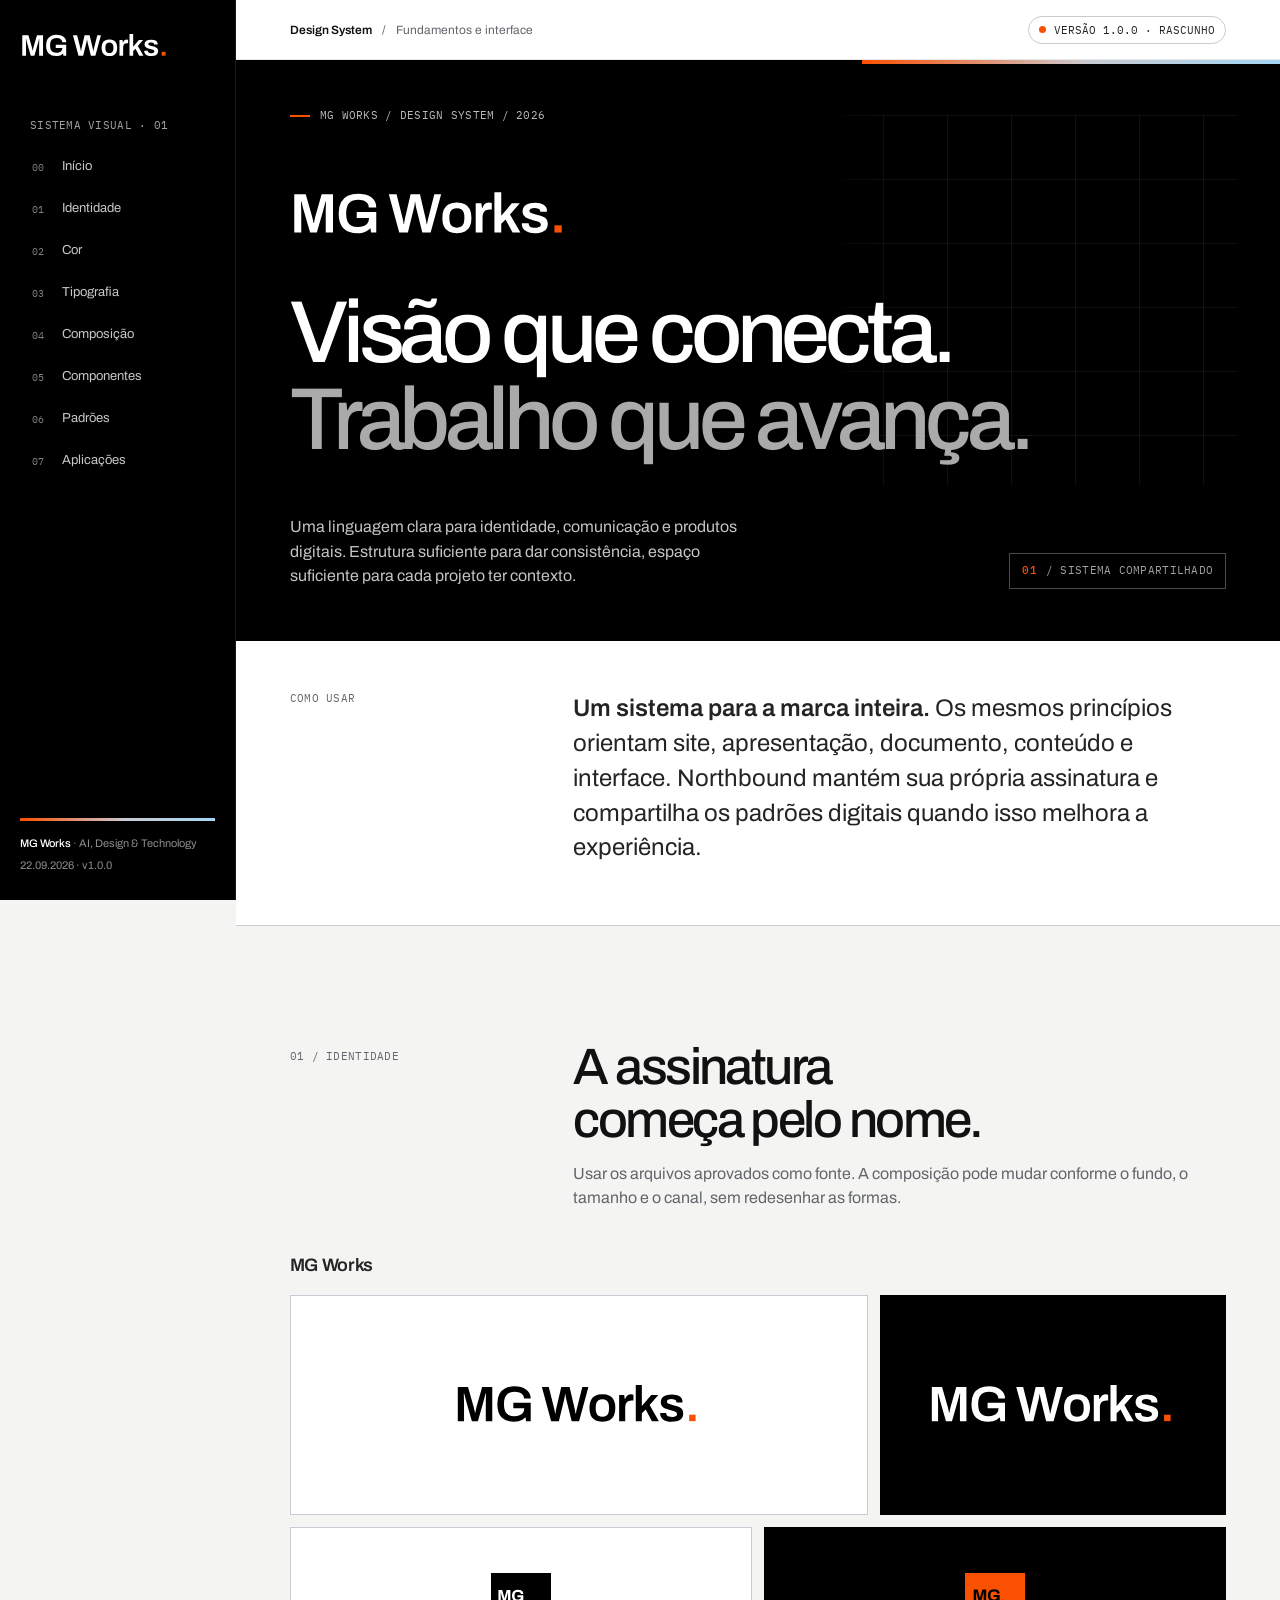
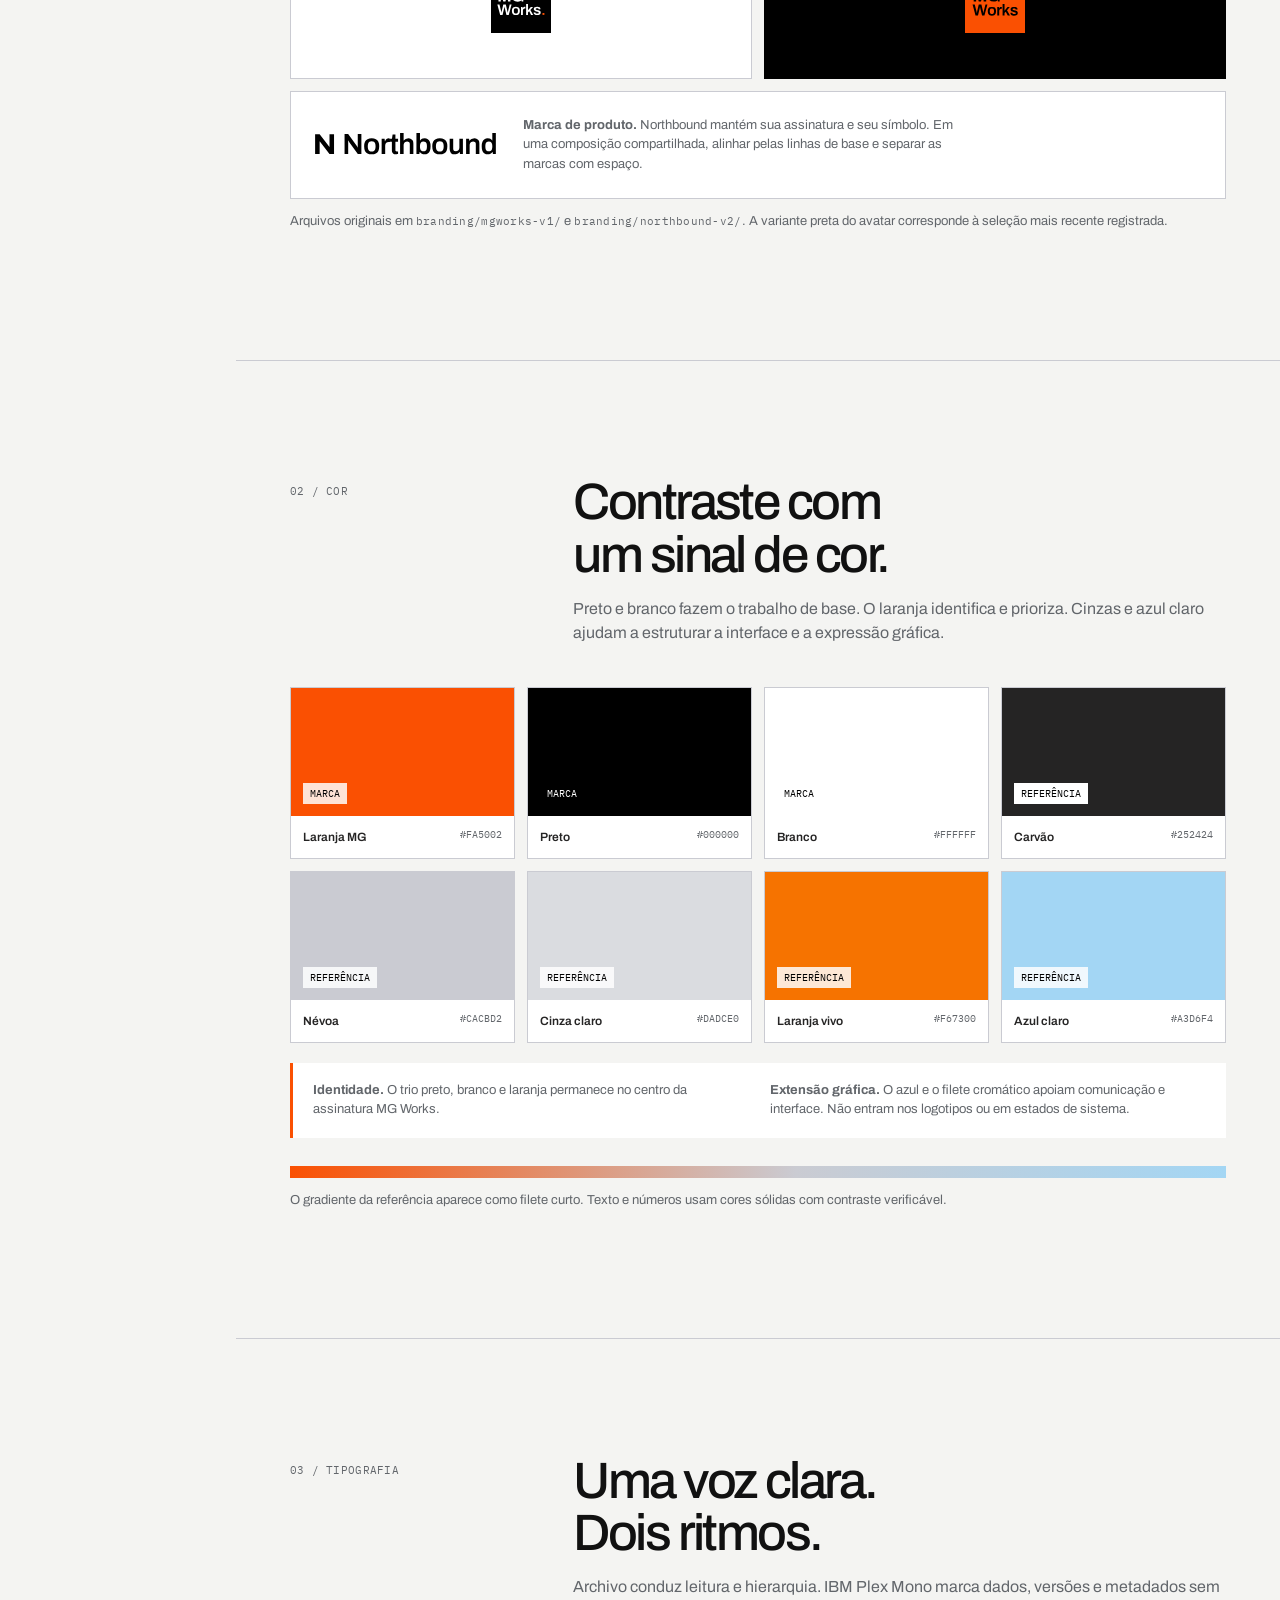
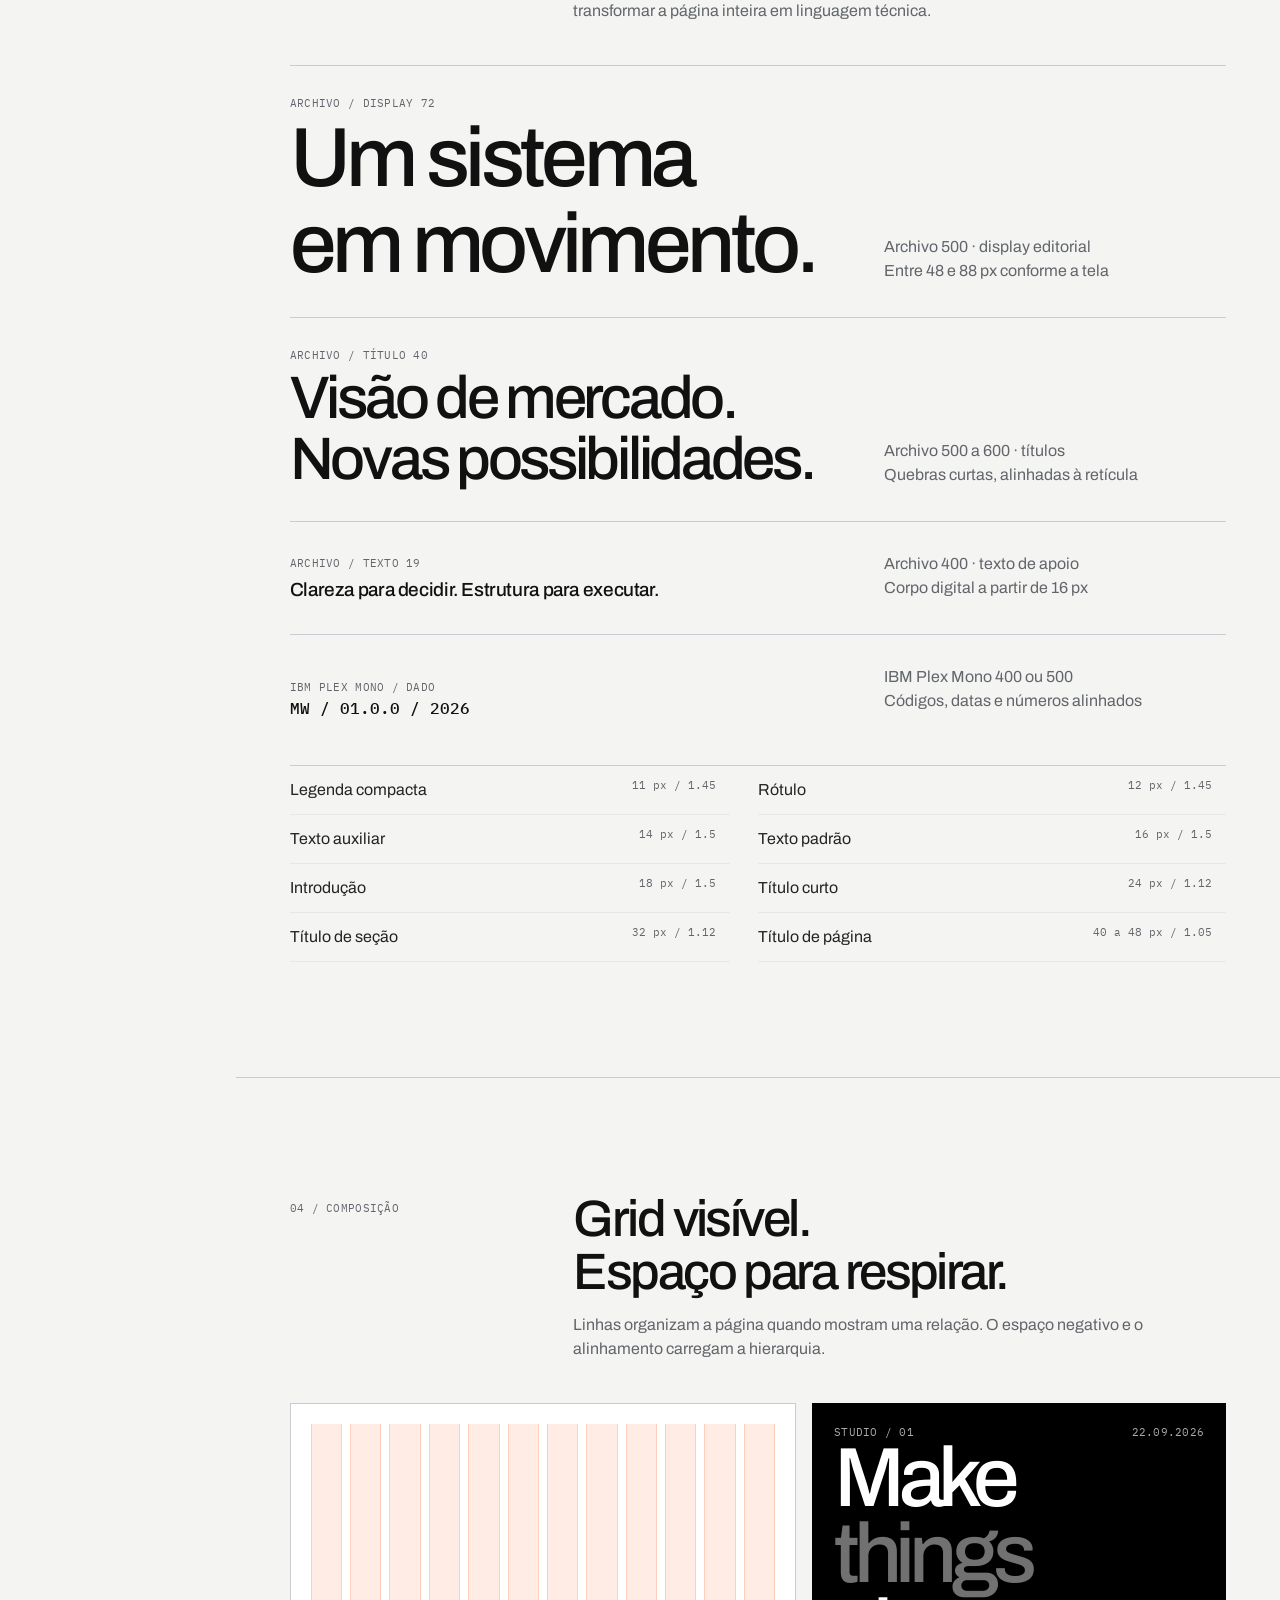
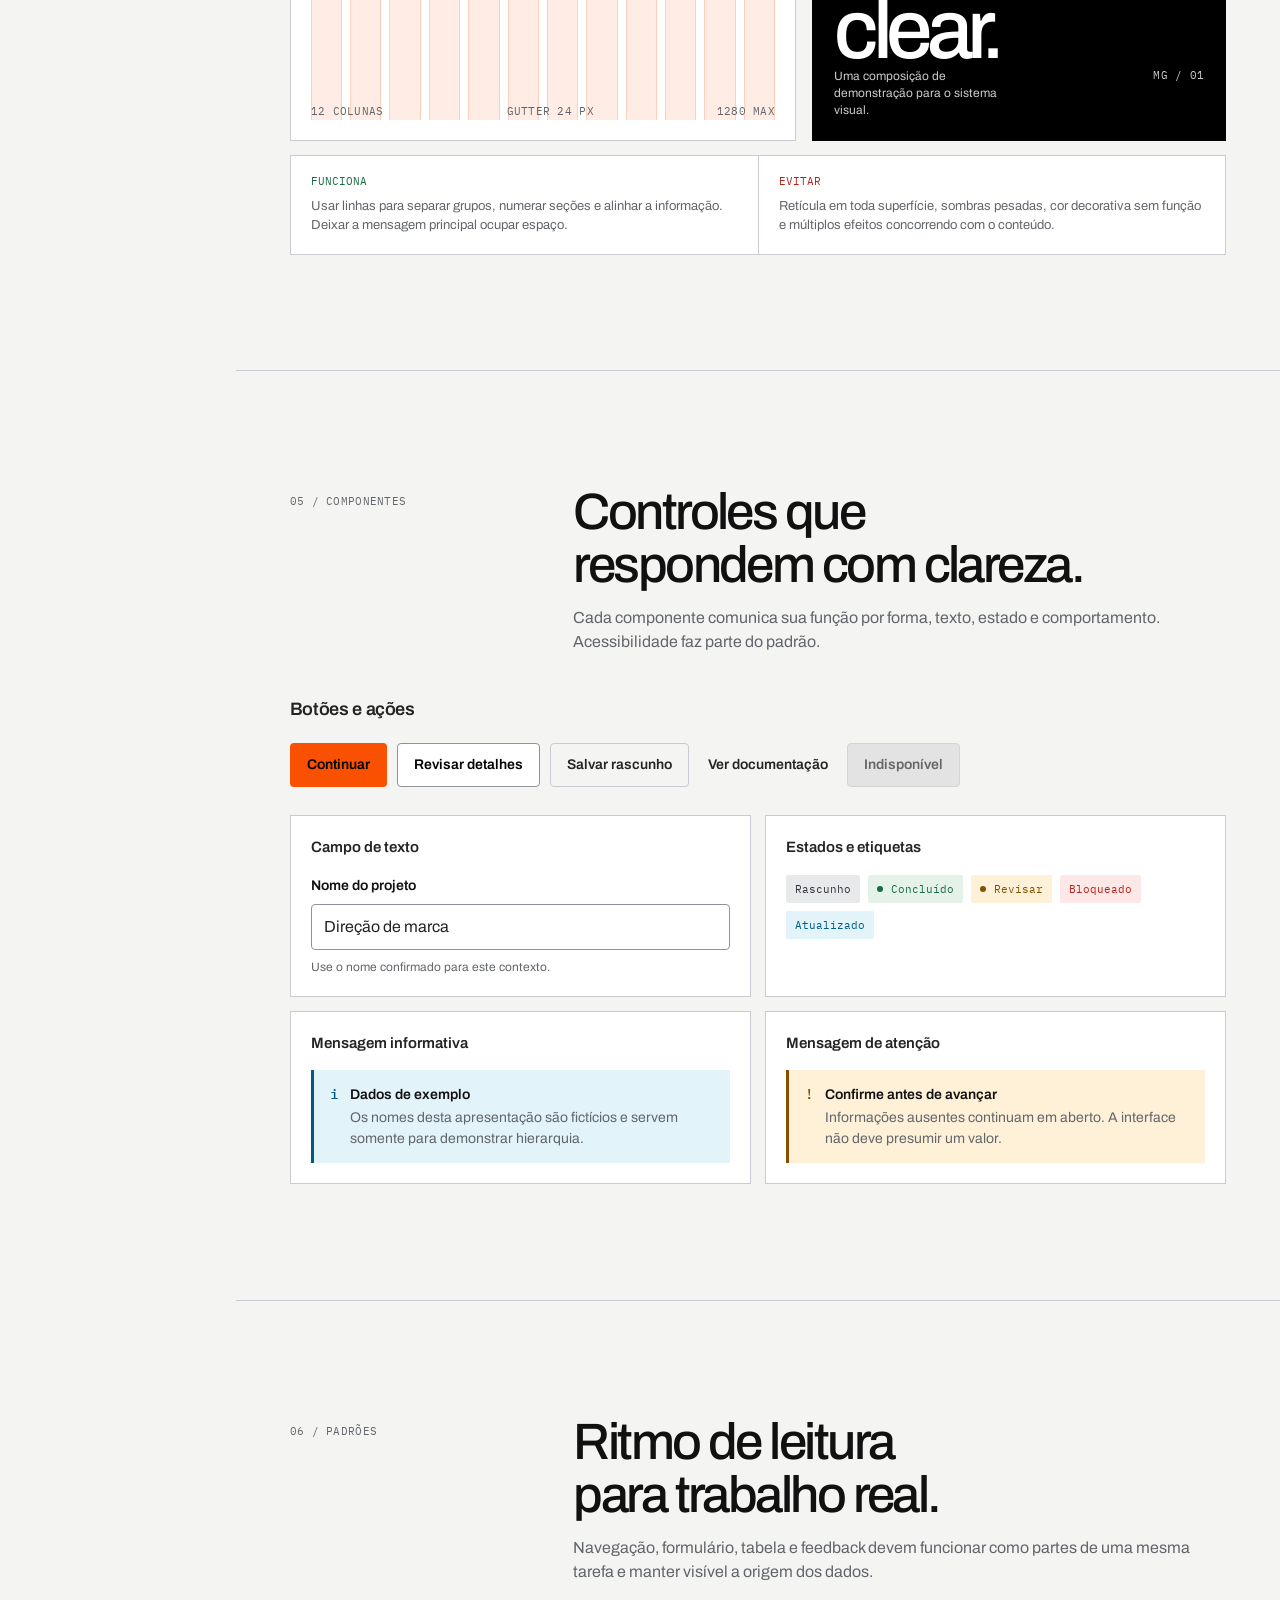
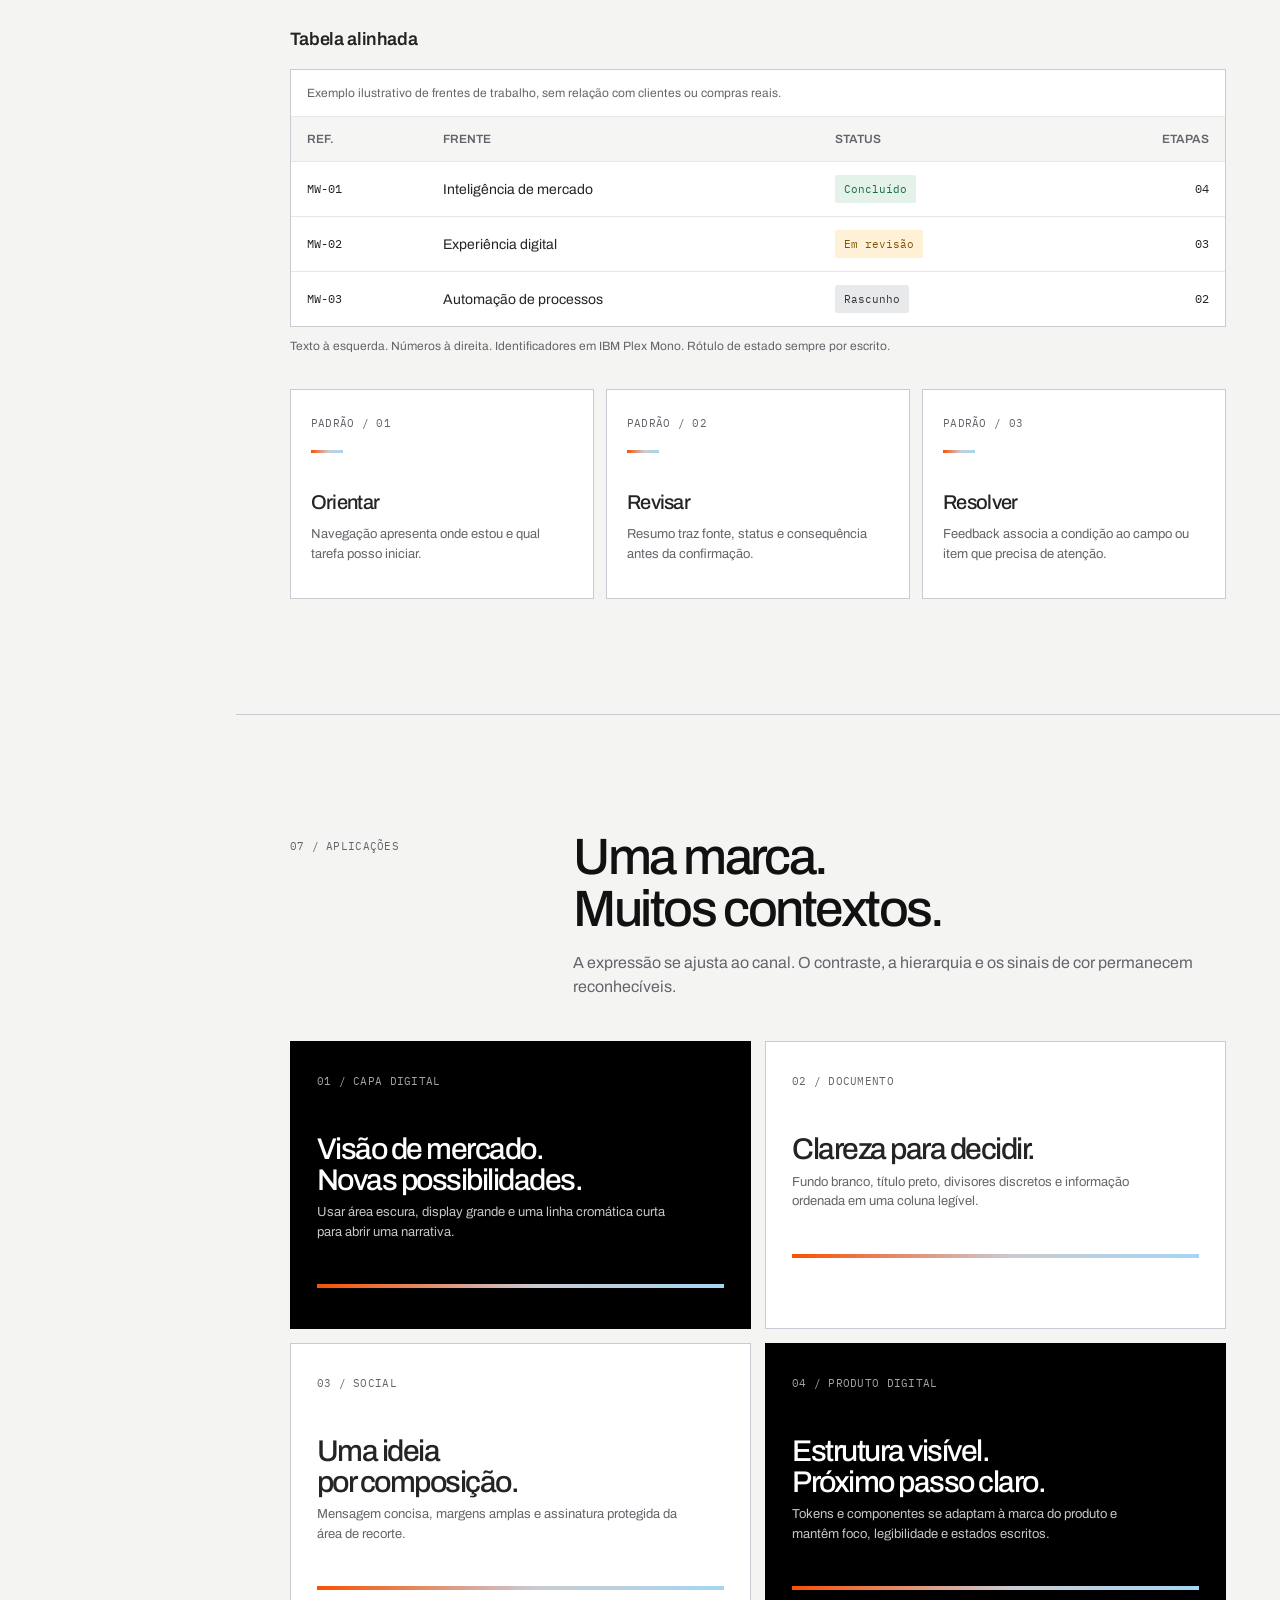
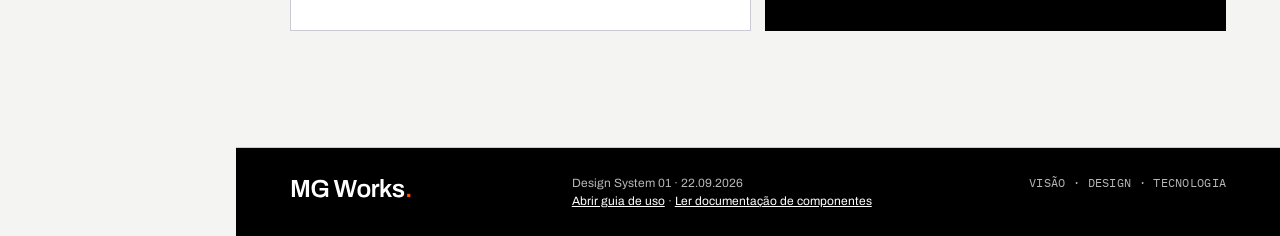
==== design-md/mg-works/branding/mgworks-system-v1/index.html @ dcfa6cea "Add MG Works design system package and Claude Code skill Installs the MG Works Design System v1.0.0 " ====
<!doctype html>
<html lang="pt-BR">
<head>
  <meta charset="utf-8">
  <meta name="viewport" content="width=device-width, initial-scale=1">
  <meta name="color-scheme" content="light">
  <meta name="description" content="Sistema visual e digital MG Works, com fundamentos, tokens, componentes e padrões de uso.">
  <title>MG Works Design System · 01</title>
  <link rel="stylesheet" href="tokens.css">
  <link rel="stylesheet" href="components.css">
  <style>
    :root {
      --rail-width: 236px;
      --page-pad: clamp(24px, 4.2vw, 68px);
      --section-space: clamp(64px, 9vw, 124px);
    }

    * { box-sizing: border-box; }
    html { scroll-behavior: smooth; scroll-padding-top: 28px; }
    body {
      margin: 0;
      color: var(--color-ink-default);
      background: var(--color-surface-page);
      font-family: var(--font-family-sans);
      font-size: var(--font-size-16);
      line-height: var(--line-height-body);
      -webkit-font-smoothing: antialiased;
    }
    a { color: inherit; }
    button, input, select { font: inherit; }
    button { cursor: pointer; }
    :focus-visible { outline: 2px solid var(--color-brand-orange); outline-offset: 3px; }
    .skip-link {
      position: fixed; z-index: 20; top: 12px; left: 12px;
      padding: 10px 14px; color: #000; background: #fff; transform: translateY(-160%);
    }
    .skip-link:focus { transform: translateY(0); }

    .rail {
      position: fixed; inset: 0 auto 0 0; z-index: 5; display: flex; flex-direction: column;
      width: var(--rail-width); padding: 28px 20px 22px; color: #fff; background: #000;
      border-right: 1px solid rgb(255 255 255 / 10%);
    }
    .rail-brand { display: flex; align-items: center; min-height: 34px; margin-bottom: 54px; }
    .rail-brand img { display: block; width: 150px; height: auto; }
    .rail-meta, .eyebrow, .mono, .side-label, .section-index, .token-label {
      font-family: var(--font-family-mono); font-size: var(--font-size-11); line-height: 1.45;
      letter-spacing: .025em;
    }
    .rail-meta { margin: 0 0 14px 10px; color: #a3a3a3; text-transform: uppercase; }
    .rail-nav { display: grid; gap: 4px; }
    .rail-nav a {
      display: flex; gap: 11px; align-items: center; min-height: 38px; padding: 7px 10px;
      color: #c7c7c7; text-decoration: none; border-left: 2px solid transparent;
      font-size: 13px; transition: color var(--motion-fast), background-color var(--motion-fast);
    }
    .rail-nav a:hover, .rail-nav a:focus-visible { color: #fff; background: #191919; }
    .rail-nav a[aria-current="page"] { color: #fff; border-left-color: var(--color-brand-orange); background: #191919; }
    .rail-nav .nav-n { width: 19px; color: #818181; font-family: var(--font-family-mono); font-size: 10px; }
    .rail-bottom { margin-top: auto; color: #8d8d8d; }
    .rail-bottom p { margin: 5px 0; font-size: 11px; }
    .rail-bottom strong { color: #fff; font-weight: 500; }
    .rail-signal { height: 3px; margin: 18px 0 14px; background: var(--color-signal-gradient); }

    .workspace { min-height: 100vh; margin-left: var(--rail-width); }
    .topline {
      display: flex; align-items: center; justify-content: space-between; min-height: 60px;
      padding: 0 var(--page-pad); border-bottom: 1px solid var(--color-border-subtle); background: #fff;
    }
    .crumb { display: flex; align-items: center; gap: 10px; color: var(--color-ink-muted); font-size: 12px; }
    .crumb strong { color: var(--color-ink-strong); font-weight: 600; }
    .status-chip { display: inline-flex; align-items: center; gap: 8px; padding: 6px 10px; border: 1px solid var(--color-border-default); border-radius: var(--radius-pill); font: 11px var(--font-family-mono); }
    .status-dot { width: 7px; height: 7px; background: var(--color-brand-orange); border-radius: 50%; }

    .hero {
      position: relative; overflow: hidden; min-height: 524px; padding: 48px var(--page-pad) 52px;
      color: #fff; background: #000;
    }
    .hero::before {
      position: absolute; top: 0; right: 0; width: 40%; height: 4px; content: "";
      background: var(--color-signal-gradient);
    }
    .hero-grid {
      position: absolute; top: 55px; right: 4.2%; width: 40%; height: 370px; opacity: .28;
      background-image: linear-gradient(rgb(255 255 255 / 23%) 1px, transparent 1px), linear-gradient(90deg, rgb(255 255 255 / 23%) 1px, transparent 1px);
      background-size: 64px 64px; mask-image: linear-gradient(90deg, transparent, #000 18%, #000);
      pointer-events: none;
    }
    .hero-kicker { position: relative; display: flex; align-items: center; gap: 10px; color: #bbb; }
    .hero-kicker .signal { width: 20px; height: 2px; background: var(--color-brand-orange); }
    .hero-brand { position: relative; display: block; width: min(280px, 52vw); height: auto; margin: 57px 0 42px; }
    .hero h1 {
      position: relative; max-width: 860px; margin: 0; color: #fff;
      font-size: clamp(48px, 7.1vw, 88px); font-weight: 500; letter-spacing: -.058em;
      line-height: .98;
    }
    .hero h1 span { color: #aaa; }
    .hero-foot { position: relative; display: flex; align-items: end; justify-content: space-between; gap: 24px; margin-top: 52px; }
    .hero-foot p { max-width: 450px; margin: 0; color: #c4c4c4; font-size: 16px; line-height: 1.55; }
    .hero-foot .mono { color: #a2a2a2; text-align: right; }
    .hero-tag { display: inline-flex; align-items: center; gap: 9px; padding: 9px 12px; border: 1px solid #4a4a4a; color: #dedede; }
    .hero-tag b { color: var(--color-brand-orange); font-weight: 500; }

    main { width: 100%; max-width: 1580px; margin: 0 auto; }
    .intro { display: grid; grid-template-columns: minmax(150px, .55fr) 1.45fr; gap: 36px; padding: 50px var(--page-pad) 60px; border-bottom: 1px solid var(--color-border-default); background: #fff; }
    .intro p { max-width: 700px; margin: 0; font-size: clamp(18px, 2vw, 24px); line-height: 1.45; }
    .intro strong { font-weight: 600; }
    .side-label { color: var(--color-ink-muted); text-transform: uppercase; }

    .section { padding: var(--section-space) var(--page-pad); border-bottom: 1px solid var(--color-border-default); }
    .section-head { display: grid; grid-template-columns: minmax(150px, .55fr) 1.45fr; gap: 36px; align-items: start; margin-bottom: 42px; }
    .section-index { display: block; padding-top: 8px; color: var(--color-ink-muted); }
    .section h2 { margin: 0; color: var(--color-ink-strong); font-size: clamp(34px, 4vw, 54px); font-weight: 500; letter-spacing: -.05em; line-height: 1.03; }
    .section-lede { max-width: 650px; margin: 15px 0 0; color: var(--color-ink-muted); font-size: 16px; }
    .subhead { margin: 0 0 16px; font-size: 18px; font-weight: 600; letter-spacing: -.02em; }
    .caption { color: var(--color-ink-muted); font-size: 13px; line-height: 1.5; }

    .logo-board { display: grid; grid-template-columns: 1.25fr .75fr; gap: 12px; }
    .logo-field { display: flex; min-height: 220px; align-items: center; justify-content: center; padding: 34px; }
    .logo-field img { max-width: min(100%, 370px); max-height: 60px; }
    .logo-light { background: #fff; border: 1px solid var(--color-border-default); }
    .logo-dark { color: #fff; background: #000; }
    .logo-avatar { display: grid; grid-template-columns: 1fr 1fr; gap: 12px; margin-top: 12px; }
    .logo-avatar .logo-field { min-height: 152px; }
    .logo-avatar img { width: 94px; height: 94px; }
    .logo-northbound { display: flex; flex-wrap: wrap; align-items: center; gap: 24px; margin-top: 12px; padding: 24px; border: 1px solid var(--color-border-default); background: #fff; }
    .logo-northbound img { width: 184px; height: 52px; object-fit: contain; }
    .lockup-note { max-width: 430px; margin: 0; color: var(--color-ink-muted); font-size: 13px; }

    .palette { display: grid; grid-template-columns: repeat(4, minmax(0, 1fr)); gap: 12px; }
    .swatch { overflow: hidden; border: 1px solid var(--color-border-default); background: #fff; }
    .swatch-color { display: flex; min-height: 128px; align-items: end; padding: 12px; }
    .swatch-color span { padding: 4px 7px; color: #000; background: rgb(255 255 255 / 84%); font: 10px var(--font-family-mono); }
    .swatch-info { display: flex; justify-content: space-between; gap: 8px; padding: 12px; }
    .swatch-info strong { font-size: 12px; font-weight: 600; }
    .swatch-info code { color: var(--color-ink-muted); font: 10px var(--font-family-mono); }
    .palette-note { display: grid; grid-template-columns: 1fr 1fr; gap: 20px; margin-top: 20px; padding: 18px 20px; border-left: 3px solid var(--color-brand-orange); background: #fff; }
    .palette-note p { margin: 0; color: var(--color-ink-muted); font-size: 13px; }
    .signal-strip { height: 12px; margin: 28px 0 10px; background: var(--color-signal-gradient); }

    .type-specimen { display: grid; grid-template-columns: 1fr .6fr; align-items: end; gap: 24px; padding: 30px 0; border-top: 1px solid var(--color-border-default); }
    .type-specimen h3 { margin: 0; color: var(--color-ink-strong); font-weight: 500; line-height: 1.02; letter-spacing: -.055em; }
    .type-specimen p { margin: 0 0 4px; color: var(--color-ink-muted); }
    .type-display { font-size: clamp(48px, 7vw, 84px); }
    .type-title { font-size: clamp(38px, 5vw, 60px); }
    .type-body { font-size: 19px; line-height: 1.45 !important; letter-spacing: -.02em !important; }
    .type-mono { font-family: var(--font-family-mono) !important; font-size: 16px; letter-spacing: 0 !important; }
    .type-scale { display: grid; grid-template-columns: 1fr 1fr; margin-top: 18px; border-top: 1px solid var(--color-border-default); }
    .scale-row { display: flex; justify-content: space-between; gap: 20px; padding: 12px 14px 12px 0; border-bottom: 1px solid var(--color-border-subtle); }
    .scale-row:nth-child(odd) { margin-right: 28px; }
    .scale-row code { color: var(--color-ink-muted); font: 11px var(--font-family-mono); }

    .composition { display: grid; grid-template-columns: 1.1fr .9fr; gap: 16px; }
    .grid-demo { position: relative; min-height: 260px; padding: 20px; background: #fff; border: 1px solid var(--color-border-default); }
    .grid-columns { position: absolute; inset: 20px; display: grid; grid-template-columns: repeat(12, 1fr); gap: 8px; }
    .grid-columns span { background: rgb(250 80 2 / 10%); border-inline: 1px solid rgb(250 80 2 / 18%); }
    .grid-demo-label { position: absolute; inset: auto 20px 20px; display: flex; justify-content: space-between; color: var(--color-ink-muted); }
    .graphic-demo { display: flex; flex-direction: column; justify-content: space-between; min-height: 260px; padding: 22px; color: #fff; background: #000; }
    .graphic-top { display: flex; justify-content: space-between; color: #aaa; }
    .graphic-word { margin: auto 0; font-size: clamp(42px, 7vw, 84px); font-weight: 500; letter-spacing: -.075em; line-height: .9; }
    .graphic-word span { color: #717171; }
    .graphic-bottom { display: flex; justify-content: space-between; gap: 20px; color: #ccc; }
    .graphic-bottom p { max-width: 180px; margin: 0; font-size: 12px; line-height: 1.4; }

    .button-row { display: flex; flex-wrap: wrap; align-items: center; gap: 10px; margin: 20px 0 28px; }
    .component-grid { display: grid; grid-template-columns: 1fr 1fr; gap: 14px; }
    .component-card { padding: 20px; background: #fff; border: 1px solid var(--color-border-default); }
    .component-card h3 { margin: 0 0 16px; font-size: 15px; font-weight: 600; }
    .chip-row { display: flex; flex-wrap: wrap; gap: 8px; }
    .mw-table__caption { margin: 0; }
    .table-note { margin-top: 10px; color: var(--color-ink-muted); font-size: 12px; }

    .pattern-grid { display: grid; grid-template-columns: repeat(3, 1fr); gap: 12px; }
    .pattern-card { min-height: 210px; padding: 20px; background: #fff; border: 1px solid var(--color-border-default); }
    .pattern-card .mono { color: var(--color-ink-muted); }
    .pattern-card h3 { margin: 34px 0 8px; font-size: 20px; font-weight: 500; letter-spacing: -.035em; }
    .pattern-card p { margin: 0; color: var(--color-ink-muted); font-size: 13px; }
    .pattern-mark { width: 32px; height: 3px; margin-top: 16px; background: var(--color-signal-gradient); }
    .do-dont { display: grid; grid-template-columns: 1fr 1fr; margin-top: 14px; border: 1px solid var(--color-border-default); }
    .do-dont > div { padding: 18px 20px; background: #fff; }
    .do-dont > div + div { border-left: 1px solid var(--color-border-default); }
    .do-dont h3 { margin: 0 0 9px; font: 11px var(--font-family-mono); text-transform: uppercase; }
    .do-dont p { margin: 0; color: var(--color-ink-muted); font-size: 13px; }
    .do h3 { color: var(--color-feedback-success); }
    .dont h3 { color: var(--color-feedback-danger); }

    .application-grid { display: grid; grid-template-columns: 1fr 1fr; gap: 14px; }
    .application { min-height: 255px; padding: 26px; border: 1px solid var(--color-border-default); background: #fff; }
    .application-dark { color: #fff; background: #000; border-color: #000; }
    .application .mono { color: var(--color-ink-muted); }
    .application-dark .mono { color: #a4a4a4; }
    .application h3 { margin: 42px 0 8px; font-size: 30px; font-weight: 500; letter-spacing: -.05em; line-height: 1.02; }
    .application p { max-width: 360px; margin: 0; color: var(--color-ink-muted); font-size: 13px; }
    .application-dark p { color: #c6c6c6; }
    .application-rule { height: 4px; margin: 42px 0 14px; background: var(--color-signal-gradient); }
    .footer { display: flex; flex-wrap: wrap; justify-content: space-between; gap: 24px; padding: 26px var(--page-pad); color: #fff; background: #000; }
    .footer p { margin: 0; color: #b7b7b7; font-size: 12px; }
    .footer a { color: #fff; }
    .footer-mark { max-width: 180px; height: 30px; }

    @media (max-width: 980px) {
      :root { --rail-width: 196px; }
      .palette { grid-template-columns: repeat(3, 1fr); }
      .pattern-grid { grid-template-columns: 1fr 1fr; }
    }
    @media (max-width: 720px) {
      :root { --rail-width: 0px; --page-pad: 20px; --section-space: 68px; }
      .rail { position: sticky; top: 0; width: 100%; height: auto; padding: 10px 16px 8px; border-right: 0; border-bottom: 1px solid #333; }
      .rail-brand { min-height: 28px; margin: 0 0 8px; }
      .rail-brand img { width: 120px; }
      .rail-meta, .rail-bottom { display: none; }
      .rail-nav { display: flex; overflow-x: auto; gap: 3px; padding-bottom: 2px; scrollbar-width: thin; }
      .rail-nav a { flex: 0 0 auto; min-height: 34px; padding: 5px 9px; border-left: 0; border-bottom: 2px solid transparent; font-size: 12px; }
      .rail-nav a[aria-current="page"] { border-bottom-color: var(--color-brand-orange); }
      .rail-nav .nav-n { display: none; }
      .workspace { margin-left: 0; }
      .topline { min-height: 48px; }
      .hero { min-height: 480px; padding-top: 35px; }
      .hero-grid { top: 115px; right: 0; width: 72%; opacity: .18; }
      .hero-brand { margin: 68px 0 42px; }
      .hero-foot { align-items: start; flex-direction: column; margin-top: 38px; }
      .hero-foot .mono { text-align: left; }
      .intro, .section-head { grid-template-columns: 1fr; gap: 14px; }
      .intro { padding-top: 34px; padding-bottom: 40px; }
      .section-head { margin-bottom: 30px; }
      .logo-board { grid-template-columns: 1fr; }
      .logo-field { min-height: 170px; }
      .palette { grid-template-columns: repeat(2, 1fr); }
      .swatch-color { min-height: 100px; }
      .palette-note, .composition, .component-grid, .application-grid { grid-template-columns: 1fr; }
      .type-specimen { grid-template-columns: 1fr; gap: 12px; }
      .type-scale { grid-template-columns: 1fr; }
      .scale-row:nth-child(odd) { margin-right: 0; }
      .grid-columns { grid-template-columns: repeat(4, 1fr); }
      .pattern-grid { grid-template-columns: 1fr; }
      .do-dont { grid-template-columns: 1fr; }
      .do-dont > div + div { border-top: 1px solid var(--color-border-default); border-left: 0; }
      .footer { flex-direction: column; }
    }
    @media (max-width: 380px) {
      :root { --page-pad: 16px; }
      .crumb span:nth-of-type(2) { display: none; }
      .status-chip { padding: 5px 8px; font-size: 10px; }
      .palette { gap: 8px; }
      .swatch-info { flex-direction: column; gap: 2px; }
    }
    @media (prefers-reduced-motion: reduce) {
      *, *::before, *::after { scroll-behavior: auto !important; transition-duration: 0.01ms !important; animation-duration: 0.01ms !important; }
    }
    @media print {
      .rail { display: none; }
      .workspace { margin: 0; }
      .topline { padding: 12px 0; }
      .hero { min-height: auto; padding: 34px; print-color-adjust: exact; }
      .section { padding: 40px 0; break-inside: avoid; }
      .mw-button, .status-chip { print-color-adjust: exact; }
    }
  </style>
</head>
<body>
  <a class="skip-link" href="#conteudo">Pular para o conteúdo</a>
  <aside class="rail" aria-label="Navegação do sistema">
    <a class="rail-brand" href="#inicio" aria-label="MG Works Design System, início">
      <img src="../mgworks-v1/logo-reverse.svg" alt="MG Works">
    </a>
    <p class="rail-meta">Sistema visual · 01</p>
    <nav class="rail-nav">
      <a href="#inicio" aria-current="location"><span class="nav-n">00</span>Início</a>
      <a href="#identidade"><span class="nav-n">01</span>Identidade</a>
      <a href="#cor"><span class="nav-n">02</span>Cor</a>
      <a href="#tipografia"><span class="nav-n">03</span>Tipografia</a>
      <a href="#composicao"><span class="nav-n">04</span>Composição</a>
      <a href="#componentes"><span class="nav-n">05</span>Componentes</a>
      <a href="#padroes"><span class="nav-n">06</span>Padrões</a>
      <a href="#aplicacoes"><span class="nav-n">07</span>Aplicações</a>
    </nav>
    <div class="rail-bottom">
      <div class="rail-signal" aria-hidden="true"></div>
      <p><strong>MG Works</strong> · AI, Design &amp; Technology</p>
      <p>22.09.2026 · v1.0.0</p>
    </div>
  </aside>

  <div class="workspace">
    <div class="topline">
      <div class="crumb"><strong>Design System</strong><span>/</span><span>Fundamentos e interface</span></div>
      <span class="status-chip"><span class="status-dot" aria-hidden="true"></span>VERSÃO 1.0.0 · RASCUNHO</span>
    </div>

    <main id="conteudo">
      <header class="hero" id="inicio">
        <div class="hero-grid" aria-hidden="true"></div>
        <div class="hero-kicker eyebrow"><span class="signal" aria-hidden="true"></span>MG WORKS / DESIGN SYSTEM / 2026</div>
        <img class="hero-brand" src="../mgworks-v1/logo-reverse.svg" alt="MG Works, AI, Design &amp; Technology">
        <h1>Visão que conecta.<br><span>Trabalho que avança.</span></h1>
        <div class="hero-foot">
          <p>Uma linguagem clara para identidade, comunicação e produtos digitais. Estrutura suficiente para dar consistência, espaço suficiente para cada projeto ter contexto.</p>
          <span class="hero-tag mono"><b>01</b> / SISTEMA COMPARTILHADO</span>
        </div>
      </header>

      <section class="intro" aria-label="Introdução">
        <span class="side-label">Como usar</span>
        <p><strong>Um sistema para a marca inteira.</strong> Os mesmos princípios orientam site, apresentação, documento, conteúdo e interface. Northbound mantém sua própria assinatura e compartilha os padrões digitais quando isso melhora a experiência.</p>
      </section>

      <section class="section" id="identidade" aria-labelledby="identidade-titulo">
        <div class="section-head">
          <span class="section-index">01 / IDENTIDADE</span>
          <div><h2 id="identidade-titulo">A assinatura<br>começa pelo nome.</h2><p class="section-lede">Usar os arquivos aprovados como fonte. A composição pode mudar conforme o fundo, o tamanho e o canal, sem redesenhar as formas.</p></div>
        </div>
        <h3 class="subhead">MG Works</h3>
        <div class="logo-board">
          <div class="logo-field logo-light"><img src="../mgworks-v1/logo-primary.svg" alt="Assinatura principal MG Works em preto e laranja"></div>
          <div class="logo-field logo-dark"><img src="../mgworks-v1/logo-reverse.svg" alt="Assinatura reversa MG Works em branco e laranja"></div>
        </div>
        <div class="logo-avatar">
          <div class="logo-field logo-light"><img src="../mgworks-v1/avatar-black.svg" alt="Avatar MG Works em fundo preto"></div>
          <div class="logo-field logo-dark"><img src="../mgworks-v1/avatar.svg" alt="Avatar MG Works em fundo laranja"></div>
        </div>
        <div class="logo-northbound">
          <img src="../northbound-v2/logo-primary.svg" alt="Assinatura Northbound">
          <p class="lockup-note"><strong>Marca de produto.</strong> Northbound mantém sua assinatura e seu símbolo. Em uma composição compartilhada, alinhar pelas linhas de base e separar as marcas com espaço.</p>
        </div>
        <p class="caption">Arquivos originais em <span class="mono">branding/mgworks-v1/</span> e <span class="mono">branding/northbound-v2/</span>. A variante preta do avatar corresponde à seleção mais recente registrada.</p>
      </section>

      <section class="section" id="cor" aria-labelledby="cor-titulo">
        <div class="section-head">
          <span class="section-index">02 / COR</span>
          <div><h2 id="cor-titulo">Contraste com<br>um sinal de cor.</h2><p class="section-lede">Preto e branco fazem o trabalho de base. O laranja identifica e prioriza. Cinzas e azul claro ajudam a estruturar a interface e a expressão gráfica.</p></div>
        </div>
        <div class="palette" aria-label="Amostras da paleta">
          <div class="swatch"><div class="swatch-color" style="background:#FA5002"><span>MARCA</span></div><div class="swatch-info"><strong>Laranja MG</strong><code>#FA5002</code></div></div>
          <div class="swatch"><div class="swatch-color" style="background:#000000"><span style="color:#fff;background:#000">MARCA</span></div><div class="swatch-info"><strong>Preto</strong><code>#000000</code></div></div>
          <div class="swatch"><div class="swatch-color" style="background:#FFFFFF"><span>MARCA</span></div><div class="swatch-info"><strong>Branco</strong><code>#FFFFFF</code></div></div>
          <div class="swatch"><div class="swatch-color" style="background:#252424"><span style="background:#fff">REFERÊNCIA</span></div><div class="swatch-info"><strong>Carvão</strong><code>#252424</code></div></div>
          <div class="swatch"><div class="swatch-color" style="background:#CACBD2"><span>REFERÊNCIA</span></div><div class="swatch-info"><strong>Névoa</strong><code>#CACBD2</code></div></div>
          <div class="swatch"><div class="swatch-color" style="background:#DADCE0"><span>REFERÊNCIA</span></div><div class="swatch-info"><strong>Cinza claro</strong><code>#DADCE0</code></div></div>
          <div class="swatch"><div class="swatch-color" style="background:#F67300"><span>REFERÊNCIA</span></div><div class="swatch-info"><strong>Laranja vivo</strong><code>#F67300</code></div></div>
          <div class="swatch"><div class="swatch-color" style="background:#A3D6F4"><span>REFERÊNCIA</span></div><div class="swatch-info"><strong>Azul claro</strong><code>#A3D6F4</code></div></div>
        </div>
        <div class="palette-note">
          <p><strong>Identidade.</strong> O trio preto, branco e laranja permanece no centro da assinatura MG Works.</p>
          <p><strong>Extensão gráfica.</strong> O azul e o filete cromático apoiam comunicação e interface. Não entram nos logotipos ou em estados de sistema.</p>
        </div>
        <div class="signal-strip" role="img" aria-label="Filete cromático que passa do laranja para cinza e azul claro"></div>
        <p class="caption">O gradiente da referência aparece como filete curto. Texto e números usam cores sólidas com contraste verificável.</p>
      </section>

      <section class="section" id="tipografia" aria-labelledby="tipo-titulo">
        <div class="section-head">
          <span class="section-index">03 / TIPOGRAFIA</span>
          <div><h2 id="tipo-titulo">Uma voz clara.<br>Dois ritmos.</h2><p class="section-lede">Archivo conduz leitura e hierarquia. IBM Plex Mono marca dados, versões e metadados sem transformar a página inteira em linguagem técnica.</p></div>
        </div>
        <div class="type-specimen"><div><p class="mono">ARCHIVO / DISPLAY 72</p><h3 class="type-display">Um sistema<br>em movimento.</h3></div><p>Archivo 500 · display editorial<br>Entre 48 e 88 px conforme a tela</p></div>
        <div class="type-specimen"><div><p class="mono">ARCHIVO / TÍTULO 40</p><h3 class="type-title">Visão de mercado.<br>Novas possibilidades.</h3></div><p>Archivo 500 a 600 · títulos<br>Quebras curtas, alinhadas à retícula</p></div>
        <div class="type-specimen"><div><p class="mono">ARCHIVO / TEXTO 19</p><h3 class="type-body">Clareza para decidir. Estrutura para executar.</h3></div><p>Archivo 400 · texto de apoio<br>Corpo digital a partir de 16 px</p></div>
        <div class="type-specimen"><div><p class="mono">IBM PLEX MONO / DADO</p><h3 class="type-mono">MW / 01.0.0 / 2026</h3></div><p>IBM Plex Mono 400 ou 500<br>Códigos, datas e números alinhados</p></div>
        <div class="type-scale" aria-label="Escala de tipos">
          <div class="scale-row"><span>Legenda compacta</span><code>11 px / 1.45</code></div><div class="scale-row"><span>Rótulo</span><code>12 px / 1.45</code></div>
          <div class="scale-row"><span>Texto auxiliar</span><code>14 px / 1.5</code></div><div class="scale-row"><span>Texto padrão</span><code>16 px / 1.5</code></div>
          <div class="scale-row"><span>Introdução</span><code>18 px / 1.5</code></div><div class="scale-row"><span>Título curto</span><code>24 px / 1.12</code></div>
          <div class="scale-row"><span>Título de seção</span><code>32 px / 1.12</code></div><div class="scale-row"><span>Título de página</span><code>40 a 48 px / 1.05</code></div>
        </div>
      </section>

      <section class="section" id="composicao" aria-labelledby="comp-titulo">
        <div class="section-head">
          <span class="section-index">04 / COMPOSIÇÃO</span>
          <div><h2 id="comp-titulo">Grid visível.<br>Espaço para respirar.</h2><p class="section-lede">Linhas organizam a página quando mostram uma relação. O espaço negativo e o alinhamento carregam a hierarquia.</p></div>
        </div>
        <div class="composition">
          <div class="grid-demo" role="img" aria-label="Exemplo de retícula de doze colunas"><div class="grid-columns" aria-hidden="true"><span></span><span></span><span></span><span></span><span></span><span></span><span></span><span></span><span></span><span></span><span></span><span></span></div><div class="grid-demo-label mono"><span>12 COLUNAS</span><span>GUTTER 24 PX</span><span>1280 MAX</span></div></div>
          <div class="graphic-demo"><div class="graphic-top mono"><span>STUDIO / 01</span><span>22.09.2026</span></div><div class="graphic-word">Make<br><span>things</span><br>clear.</div><div class="graphic-bottom"><p>Uma composição de demonstração para o sistema visual.</p><span class="mono">MG / 01</span></div></div>
        </div>
        <div class="do-dont">
          <div class="do"><h3>Funciona</h3><p>Usar linhas para separar grupos, numerar seções e alinhar a informação. Deixar a mensagem principal ocupar espaço.</p></div>
          <div class="dont"><h3>Evitar</h3><p>Retícula em toda superfície, sombras pesadas, cor decorativa sem função e múltiplos efeitos concorrendo com o conteúdo.</p></div>
        </div>
      </section>

      <section class="section" id="componentes" aria-labelledby="comp-ui-titulo">
        <div class="section-head">
          <span class="section-index">05 / COMPONENTES</span>
          <div><h2 id="comp-ui-titulo">Controles que<br>respondem com clareza.</h2><p class="section-lede">Cada componente comunica sua função por forma, texto, estado e comportamento. Acessibilidade faz parte do padrão.</p></div>
        </div>
        <h3 class="subhead">Botões e ações</h3>
        <div class="button-row">
          <button class="mw-button mw-button--primary" type="button">Continuar</button>
          <button class="mw-button mw-button--secondary" type="button">Revisar detalhes</button>
          <button class="mw-button mw-button--quiet" type="button">Salvar rascunho</button>
          <button class="mw-button mw-button--text" type="button">Ver documentação</button>
          <button class="mw-button mw-button--secondary" type="button" disabled>Indisponível</button>
        </div>
        <div class="component-grid">
          <div class="component-card">
            <h3>Campo de texto</h3>
            <div class="mw-field"><label class="mw-field__label" for="nome-projeto">Nome do projeto</label><input class="mw-input" id="nome-projeto" name="project-name" value="Direção de marca" aria-describedby="nome-ajuda"><small class="mw-field__help" id="nome-ajuda">Use o nome confirmado para este contexto.</small></div>
          </div>
          <div class="component-card">
            <h3>Estados e etiquetas</h3>
            <div class="chip-row"><span class="mw-chip mw-chip--neutral">Rascunho</span><span class="mw-chip mw-chip--success"><span class="mw-chip__mark" aria-hidden="true"></span>Concluído</span><span class="mw-chip mw-chip--warning"><span class="mw-chip__mark" aria-hidden="true"></span>Revisar</span><span class="mw-chip mw-chip--danger">Bloqueado</span><span class="mw-chip mw-chip--info">Atualizado</span></div>
          </div>
          <div class="component-card">
            <h3>Mensagem informativa</h3>
            <div class="mw-alert mw-alert--info"><span class="mw-alert__mark" aria-hidden="true">i</span><p class="mw-alert__content"><strong class="mw-alert__title">Dados de exemplo</strong>Os nomes desta apresentação são fictícios e servem somente para demonstrar hierarquia.</p></div>
          </div>
          <div class="component-card">
            <h3>Mensagem de atenção</h3>
            <div class="mw-alert mw-alert--warning"><span class="mw-alert__mark" aria-hidden="true">!</span><p class="mw-alert__content"><strong class="mw-alert__title">Confirme antes de avançar</strong>Informações ausentes continuam em aberto. A interface não deve presumir um valor.</p></div>
          </div>
        </div>
      </section>

      <section class="section" id="padroes" aria-labelledby="padroes-titulo">
        <div class="section-head">
          <span class="section-index">06 / PADRÕES</span>
          <div><h2 id="padroes-titulo">Ritmo de leitura<br>para trabalho real.</h2><p class="section-lede">Navegação, formulário, tabela e feedback devem funcionar como partes de uma mesma tarefa e manter visível a origem dos dados.</p></div>
        </div>
        <h3 class="subhead">Tabela alinhada</h3>
        <div class="mw-table-wrap">
          <table class="mw-table">
            <caption class="mw-table__caption">Exemplo ilustrativo de frentes de trabalho, sem relação com clientes ou compras reais.</caption>
            <thead><tr><th scope="col">REF.</th><th scope="col">FRENTE</th><th scope="col">STATUS</th><th class="is-numeric" scope="col">ETAPAS</th></tr></thead>
            <tbody>
              <tr><td class="is-code">MW-01</td><td>Inteligência de mercado</td><td><span class="mw-chip mw-chip--success">Concluído</span></td><td class="is-numeric is-code">04</td></tr>
              <tr><td class="is-code">MW-02</td><td>Experiência digital</td><td><span class="mw-chip mw-chip--warning">Em revisão</span></td><td class="is-numeric is-code">03</td></tr>
              <tr><td class="is-code">MW-03</td><td>Automação de processos</td><td><span class="mw-chip mw-chip--neutral">Rascunho</span></td><td class="is-numeric is-code">02</td></tr>
            </tbody>
          </table>
        </div>
        <p class="table-note">Texto à esquerda. Números à direita. Identificadores em IBM Plex Mono. Rótulo de estado sempre por escrito.</p>
        <div class="pattern-grid" style="margin-top:34px">
          <article class="pattern-card"><span class="mono">PADRÃO / 01</span><div class="pattern-mark" aria-hidden="true"></div><h3>Orientar</h3><p>Navegação apresenta onde estou e qual tarefa posso iniciar.</p></article>
          <article class="pattern-card"><span class="mono">PADRÃO / 02</span><div class="pattern-mark" aria-hidden="true"></div><h3>Revisar</h3><p>Resumo traz fonte, status e consequência antes da confirmação.</p></article>
          <article class="pattern-card"><span class="mono">PADRÃO / 03</span><div class="pattern-mark" aria-hidden="true"></div><h3>Resolver</h3><p>Feedback associa a condição ao campo ou item que precisa de atenção.</p></article>
        </div>
      </section>

      <section class="section" id="aplicacoes" aria-labelledby="aplicacoes-titulo">
        <div class="section-head">
          <span class="section-index">07 / APLICAÇÕES</span>
          <div><h2 id="aplicacoes-titulo">Uma marca.<br>Muitos contextos.</h2><p class="section-lede">A expressão se ajusta ao canal. O contraste, a hierarquia e os sinais de cor permanecem reconhecíveis.</p></div>
        </div>
        <div class="application-grid">
          <article class="application application-dark"><span class="mono">01 / CAPA DIGITAL</span><h3>Visão de mercado.<br>Novas possibilidades.</h3><p>Usar área escura, display grande e uma linha cromática curta para abrir uma narrativa.</p><div class="application-rule" aria-hidden="true"></div></article>
          <article class="application"><span class="mono">02 / DOCUMENTO</span><h3>Clareza para decidir.</h3><p>Fundo branco, título preto, divisores discretos e informação ordenada em uma coluna legível.</p><div class="application-rule" aria-hidden="true"></div></article>
          <article class="application"><span class="mono">03 / SOCIAL</span><h3>Uma ideia<br>por composição.</h3><p>Mensagem concisa, margens amplas e assinatura protegida da área de recorte.</p><div class="application-rule" aria-hidden="true"></div></article>
          <article class="application application-dark"><span class="mono">04 / PRODUTO DIGITAL</span><h3>Estrutura visível.<br>Próximo passo claro.</h3><p>Tokens e componentes se adaptam à marca do produto e mantêm foco, legibilidade e estados escritos.</p><div class="application-rule" aria-hidden="true"></div></article>
        </div>
      </section>
    </main>

    <footer class="footer">
      <img class="footer-mark" src="../mgworks-v1/logo-reverse.svg" alt="MG Works">
      <p>Design System 01 · 22.09.2026<br><a href="GUIDE.md">Abrir guia de uso</a> · <a href="COMPONENTS.md">Ler documentação de componentes</a></p>
      <p class="mono">VISÃO · DESIGN · TECNOLOGIA</p>
    </footer>
  </div>
  <script>
    (() => {
      const links = [...document.querySelectorAll(".rail-nav a")];
      const targets = links.map((link) => document.querySelector(link.getAttribute("href"))).filter(Boolean);
      if (!("IntersectionObserver" in window)) return;

      const observer = new IntersectionObserver((entries) => {
        const current = entries.filter((entry) => entry.isIntersecting).sort((a, b) => b.intersectionRatio - a.intersectionRatio)[0];
        if (!current) return;
        links.forEach((link) => {
          if (link.hash === `#${current.target.id}`) link.setAttribute("aria-current", "location");
          else link.removeAttribute("aria-current");
        });
      }, { rootMargin: "-15% 0px -68% 0px", threshold: [0, 0.15, 0.35, 0.6] });

      targets.forEach((target) => observer.observe(target));
    })();
  </script>
</body>
</html>
---- design-md/mg-works/branding/mgworks-system-v1/tokens.css ----
/* MG Works Design System, version 1.0.0 */
@font-face {
  font-family: "Archivo";
  src: url("../northbound-v2/fonts/Archivo-variable.ttf") format("truetype");
  font-style: normal;
  font-weight: 100 900;
  font-display: swap;
}

@font-face {
  font-family: "IBM Plex Mono";
  src: url("../northbound-v2/fonts/IBMPlexMono-Regular.ttf") format("truetype");
  font-style: normal;
  font-weight: 400;
  font-display: swap;
}

@font-face {
  font-family: "IBM Plex Mono";
  src: url("../northbound-v2/fonts/IBMPlexMono-Medium.ttf") format("truetype");
  font-style: normal;
  font-weight: 500;
  font-display: swap;
}

:root {
  color-scheme: light;

  /* Brand and reference colors */
  --color-brand-orange: #FA5002;
  --color-brand-black: #000000;
  --color-brand-white: #FFFFFF;
  --color-reference-charcoal: #252424;
  --color-reference-mist: #CACBD2;
  --color-reference-gray: #DADCE0;
  --color-reference-blaze: #F67300;
  --color-reference-cyan: #A3D6F4;

  /* Interface neutrals */
  --color-ink-strong: #111111;
  --color-ink-default: #252424;
  --color-ink-muted: #62666B;
  --color-ink-subtle: #858A90;
  --color-border-strong: #8E9399;
  --color-border-default: #CACBD2;
  --color-border-subtle: #E6E7E9;
  --color-surface-page: #F4F4F2;
  --color-surface-raised: #FFFFFF;
  --color-surface-soft: #ECEDEE;
  --color-surface-inverse: #000000;

  /* Semantic colors, chosen for readable text pairs */
  --color-feedback-success: #176B45;
  --color-feedback-success-soft: #E4F2EA;
  --color-feedback-warning: #835000;
  --color-feedback-warning-soft: #FFF1D8;
  --color-feedback-danger: #B42318;
  --color-feedback-danger-soft: #FDE8E7;
  --color-feedback-info: #005A86;
  --color-feedback-info-soft: #E2F3FA;

  /* The reference gradient is an expressive accent, never a text color */
  --color-signal-gradient: linear-gradient(90deg, #FA5002 0%, #CACBD2 54%, #A3D6F4 100%);

  /* Typography */
  --font-family-sans: "Archivo", Arial, sans-serif;
  --font-family-mono: "IBM Plex Mono", "Courier New", monospace;
  --font-weight-regular: 400;
  --font-weight-medium: 500;
  --font-weight-semibold: 600;
  --font-weight-bold: 700;
  --font-size-11: 0.6875rem;
  --font-size-12: 0.75rem;
  --font-size-14: 0.875rem;
  --font-size-16: 1rem;
  --font-size-18: 1.125rem;
  --font-size-20: 1.25rem;
  --font-size-24: 1.5rem;
  --font-size-32: 2rem;
  --font-size-40: 2.5rem;
  --font-size-48: 3rem;
  --font-size-64: 4rem;
  --line-height-tight: 1.05;
  --line-height-heading: 1.12;
  --line-height-body: 1.5;
  --line-height-relaxed: 1.65;
  --letter-spacing-label: 0.08em;

  /* Spacing, in 4px steps */
  --space-0: 0;
  --space-1: 0.25rem;
  --space-2: 0.5rem;
  --space-3: 0.75rem;
  --space-4: 1rem;
  --space-5: 1.25rem;
  --space-6: 1.5rem;
  --space-8: 2rem;
  --space-10: 2.5rem;
  --space-12: 3rem;
  --space-16: 4rem;
  --space-20: 5rem;

  /* Shape and elevation */
  --border-width-hairline: 1px;
  --border-width-strong: 2px;
  --radius-none: 0;
  --radius-xs: 2px;
  --radius-sm: 4px;
  --radius-md: 8px;
  --radius-lg: 12px;
  --radius-pill: 999px;
  --shadow-none: none;
  --shadow-card: 0 1px 2px rgb(0 0 0 / 8%);
  --shadow-overlay: 0 16px 48px rgb(0 0 0 / 18%);

  /* Layout and motion */
  --container-max: 1280px;
  --grid-columns-desktop: 12;
  --grid-gutter: 24px;
  --motion-fast: 120ms;
  --motion-base: 180ms;
  --motion-slow: 260ms;
  --motion-ease-standard: cubic-bezier(0.2, 0.75, 0.25, 1);
  --focus-ring: 0 0 0 3px rgb(250 80 2 / 32%);
}
---- design-md/mg-works/branding/mgworks-system-v1/components.css ----
/* MG Works Design System, reusable interface components */
.mw-button {
  display: inline-flex;
  min-height: 44px;
  align-items: center;
  justify-content: center;
  gap: var(--space-2);
  padding: 0 var(--space-4);
  border: var(--border-width-hairline) solid transparent;
  border-radius: var(--radius-sm);
  color: var(--color-ink-default);
  background: transparent;
  font: var(--font-weight-semibold) var(--font-size-14) / 1 var(--font-family-sans);
  text-decoration: none;
  transition: background-color var(--motion-fast) var(--motion-ease-standard),
    color var(--motion-fast) var(--motion-ease-standard),
    border-color var(--motion-fast) var(--motion-ease-standard),
    box-shadow var(--motion-fast) var(--motion-ease-standard);
}

.mw-button:hover { text-decoration: none; }
.mw-button:focus-visible { outline: none; box-shadow: var(--focus-ring); }
.mw-button:disabled,
.mw-button[aria-disabled="true"] {
  cursor: not-allowed;
  color: #666666;
  background: #E3E3E3;
  border-color: #D4D4D4;
}

.mw-button--primary { color: var(--color-brand-black); background: var(--color-brand-orange); }
.mw-button--primary:hover { background: var(--color-reference-blaze); }
.mw-button--secondary { color: var(--color-brand-black); background: var(--color-surface-raised); border-color: var(--color-border-strong); }
.mw-button--secondary:hover { background: var(--color-surface-soft); }
.mw-button--quiet { color: var(--color-ink-default); background: transparent; border-color: var(--color-border-default); }
.mw-button--quiet:hover { background: var(--color-surface-raised); }
.mw-button--text { min-height: 40px; padding-inline: var(--space-2); color: var(--color-ink-default); background: transparent; }
.mw-button--text:hover { text-decoration: underline; text-underline-offset: 3px; }
.mw-button--danger { color: var(--color-feedback-danger); background: var(--color-feedback-danger-soft); border-color: var(--color-feedback-danger); }
.mw-button--danger:hover { background: #FBD7D5; }
.mw-button--small { min-height: 36px; padding-inline: var(--space-3); }
.mw-button--large { min-height: 52px; padding-inline: var(--space-5); font-size: var(--font-size-16); }

.mw-field { display: grid; gap: var(--space-2); }
.mw-field__label { color: var(--color-ink-strong); font-size: var(--font-size-14); font-weight: var(--font-weight-semibold); }
.mw-input,
.mw-select,
.mw-textarea {
  width: 100%;
  min-height: 44px;
  padding: 10px 12px;
  color: var(--color-ink-default);
  border: var(--border-width-hairline) solid var(--color-border-strong);
  border-radius: var(--radius-sm);
  background: var(--color-surface-raised);
  font: var(--font-weight-regular) var(--font-size-16) / var(--line-height-body) var(--font-family-sans);
}
.mw-textarea { min-height: 112px; resize: vertical; }
.mw-input:focus-visible,
.mw-select:focus-visible,
.mw-textarea:focus-visible { outline: none; border-color: var(--color-brand-orange); box-shadow: var(--focus-ring); }
.mw-input[aria-invalid="true"],
.mw-select[aria-invalid="true"],
.mw-textarea[aria-invalid="true"] { border-color: var(--color-feedback-danger); }
.mw-field__help { margin: 0; color: var(--color-ink-muted); font-size: var(--font-size-12); line-height: var(--line-height-body); }
.mw-field__error { margin: 0; color: var(--color-feedback-danger); font-size: var(--font-size-12); line-height: var(--line-height-body); }

.mw-chip {
  display: inline-flex;
  min-height: 28px;
  align-items: center;
  gap: var(--space-2);
  padding: 4px 9px;
  border-radius: var(--radius-xs);
  font: var(--font-weight-regular) var(--font-size-11) / 1.3 var(--font-family-mono);
}
.mw-chip--neutral { color: #30343A; background: #E8E9EB; }
.mw-chip--success { color: var(--color-feedback-success); background: var(--color-feedback-success-soft); }
.mw-chip--warning { color: var(--color-feedback-warning); background: var(--color-feedback-warning-soft); }
.mw-chip--danger { color: var(--color-feedback-danger); background: var(--color-feedback-danger-soft); }
.mw-chip--info { color: var(--color-feedback-info); background: var(--color-feedback-info-soft); }
.mw-chip__mark { width: 6px; height: 6px; flex: 0 0 auto; border-radius: 50%; background: currentColor; }

.mw-alert {
  display: flex;
  gap: var(--space-3);
  align-items: flex-start;
  padding: 14px 16px;
  border-left: 3px solid var(--color-border-strong);
}
.mw-alert__mark { flex: 0 0 auto; color: currentColor; font: var(--font-weight-medium) var(--font-size-14) / var(--line-height-body) var(--font-family-mono); }
.mw-alert__content { margin: 0; color: var(--color-ink-muted); font-size: var(--font-size-14); line-height: var(--line-height-body); }
.mw-alert__title { display: block; margin-bottom: 2px; color: var(--color-ink-strong); font-size: var(--font-size-14); font-weight: var(--font-weight-semibold); }
.mw-alert--info { color: var(--color-feedback-info); background: var(--color-feedback-info-soft); border-color: var(--color-feedback-info); }
.mw-alert--success { color: var(--color-feedback-success); background: var(--color-feedback-success-soft); border-color: var(--color-feedback-success); }
.mw-alert--warning { color: var(--color-feedback-warning); background: var(--color-feedback-warning-soft); border-color: var(--color-feedback-warning); }
.mw-alert--danger { color: var(--color-feedback-danger); background: var(--color-feedback-danger-soft); border-color: var(--color-feedback-danger); }

.mw-card { padding: var(--space-5); border: var(--border-width-hairline) solid var(--color-border-default); border-radius: var(--radius-md); background: var(--color-surface-raised); }
.mw-card--raised { box-shadow: var(--shadow-card); }

.mw-table-wrap { overflow-x: auto; border: var(--border-width-hairline) solid var(--color-border-default); background: var(--color-surface-raised); }
.mw-table { width: 100%; border-collapse: collapse; font-size: var(--font-size-14); }
.mw-table__caption { padding: 14px 16px; color: var(--color-ink-muted); text-align: left; font-size: var(--font-size-12); }
.mw-table th,
.mw-table td { padding: 13px 16px; text-align: left; border-top: var(--border-width-hairline) solid var(--color-border-subtle); }
.mw-table th { color: var(--color-ink-muted); background: #F5F5F4; font-size: var(--font-size-12); font-weight: var(--font-weight-semibold); }
.mw-table .is-numeric { text-align: right; }
.mw-table .is-code { font-family: var(--font-family-mono); font-size: var(--font-size-12); }

@media (prefers-reduced-motion: reduce) {
  .mw-button { transition-duration: 0.01ms; }
}
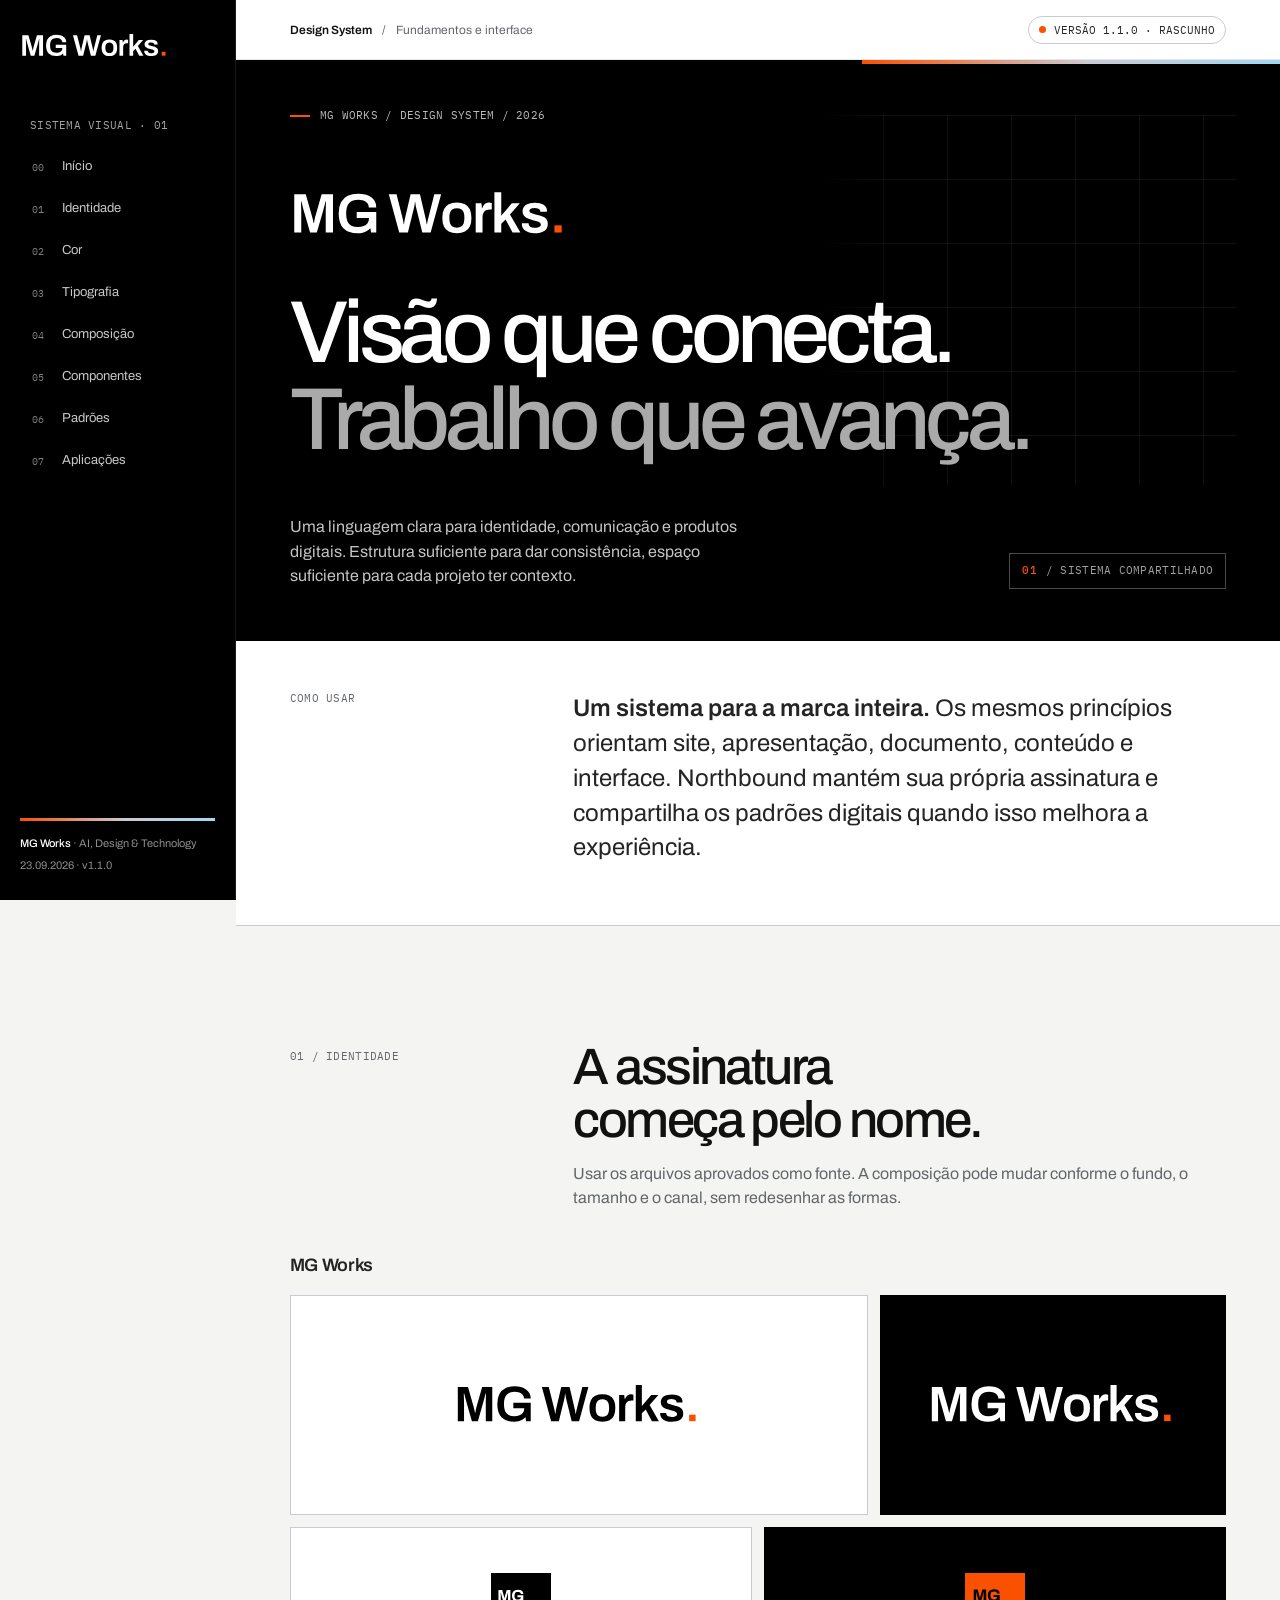
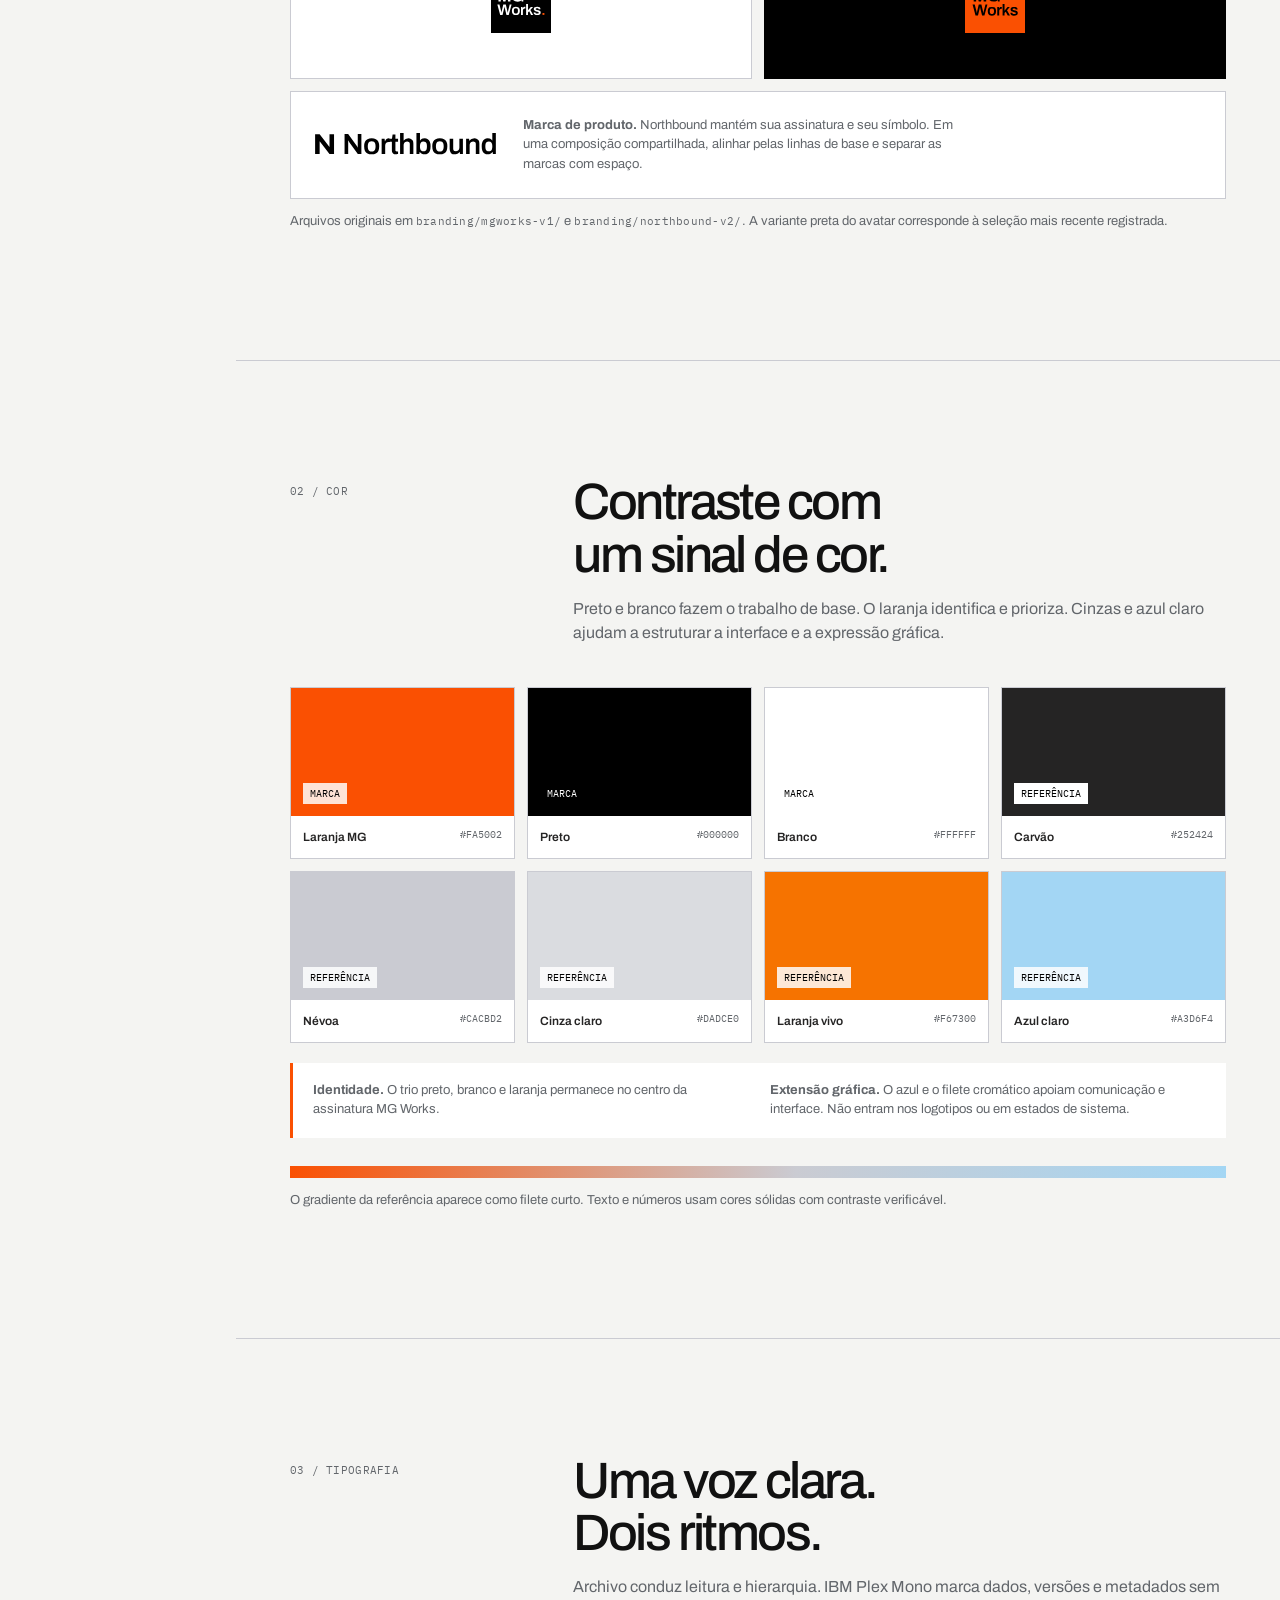
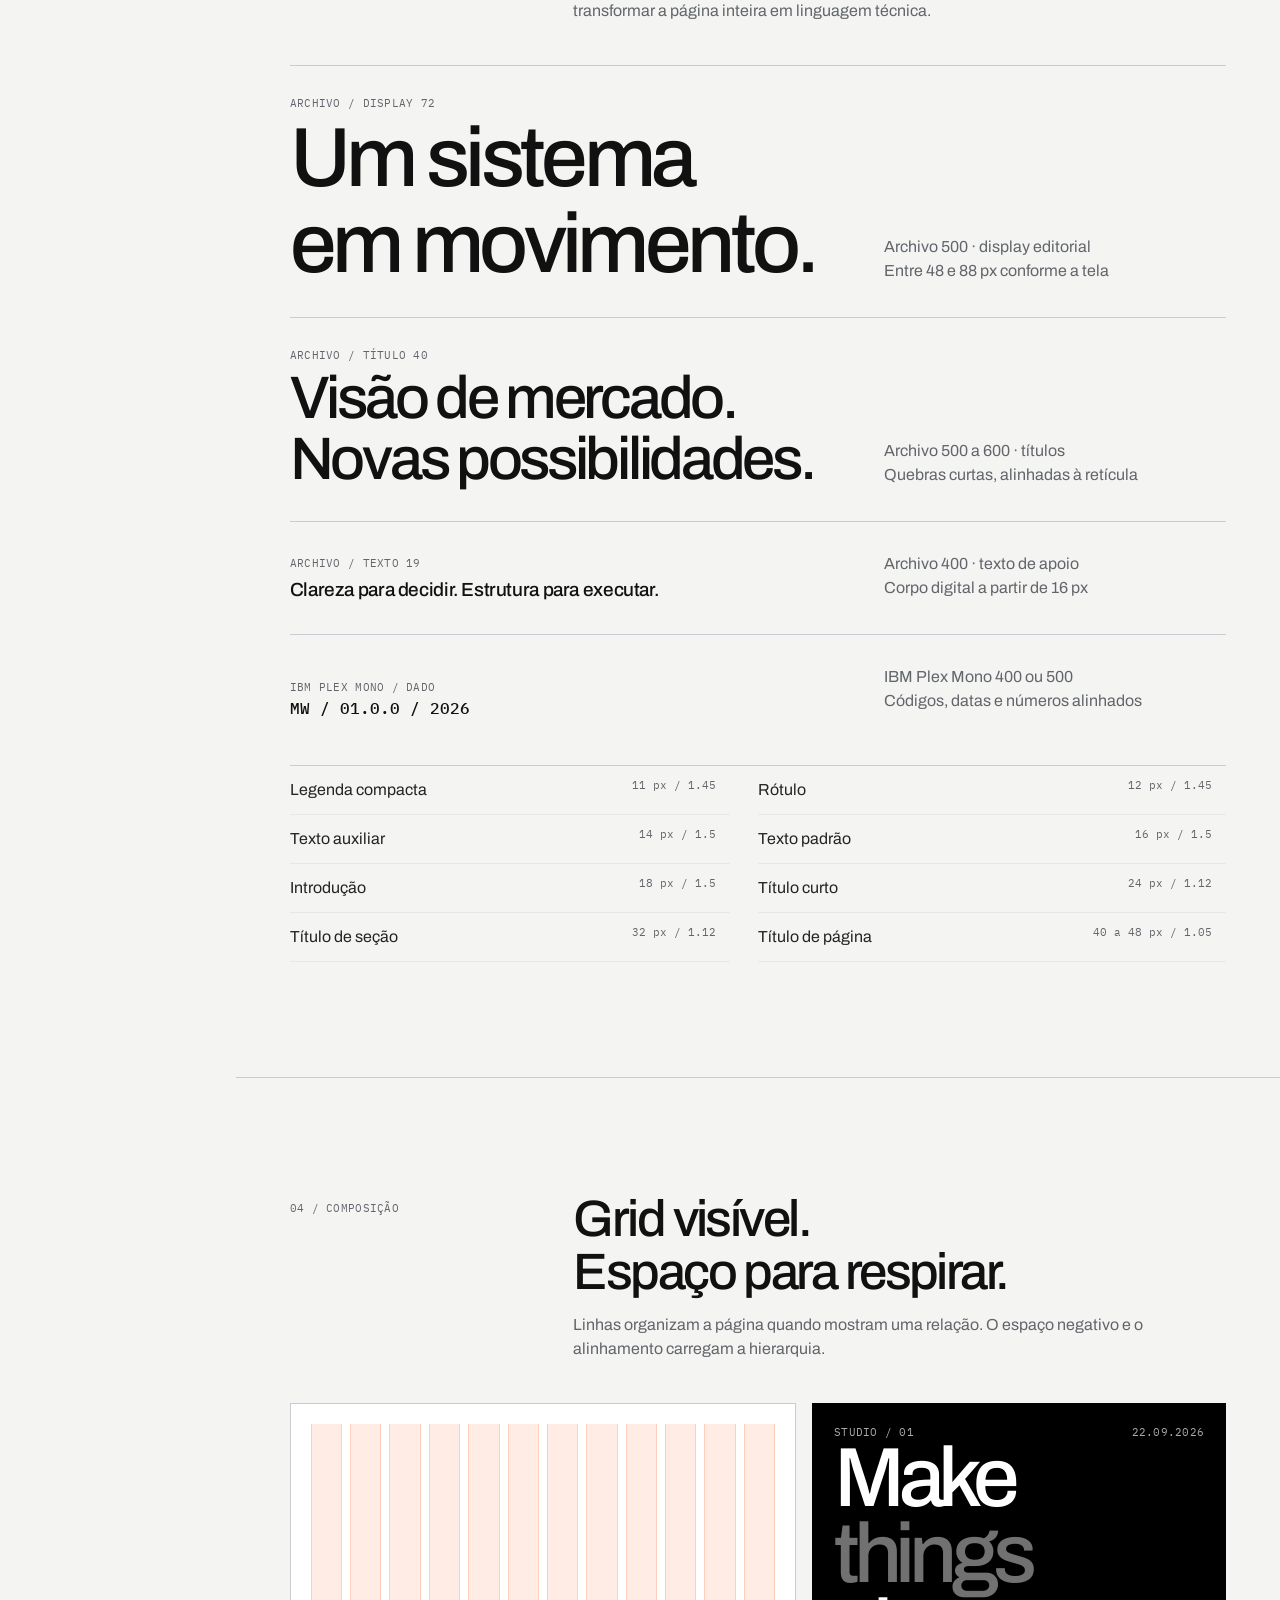
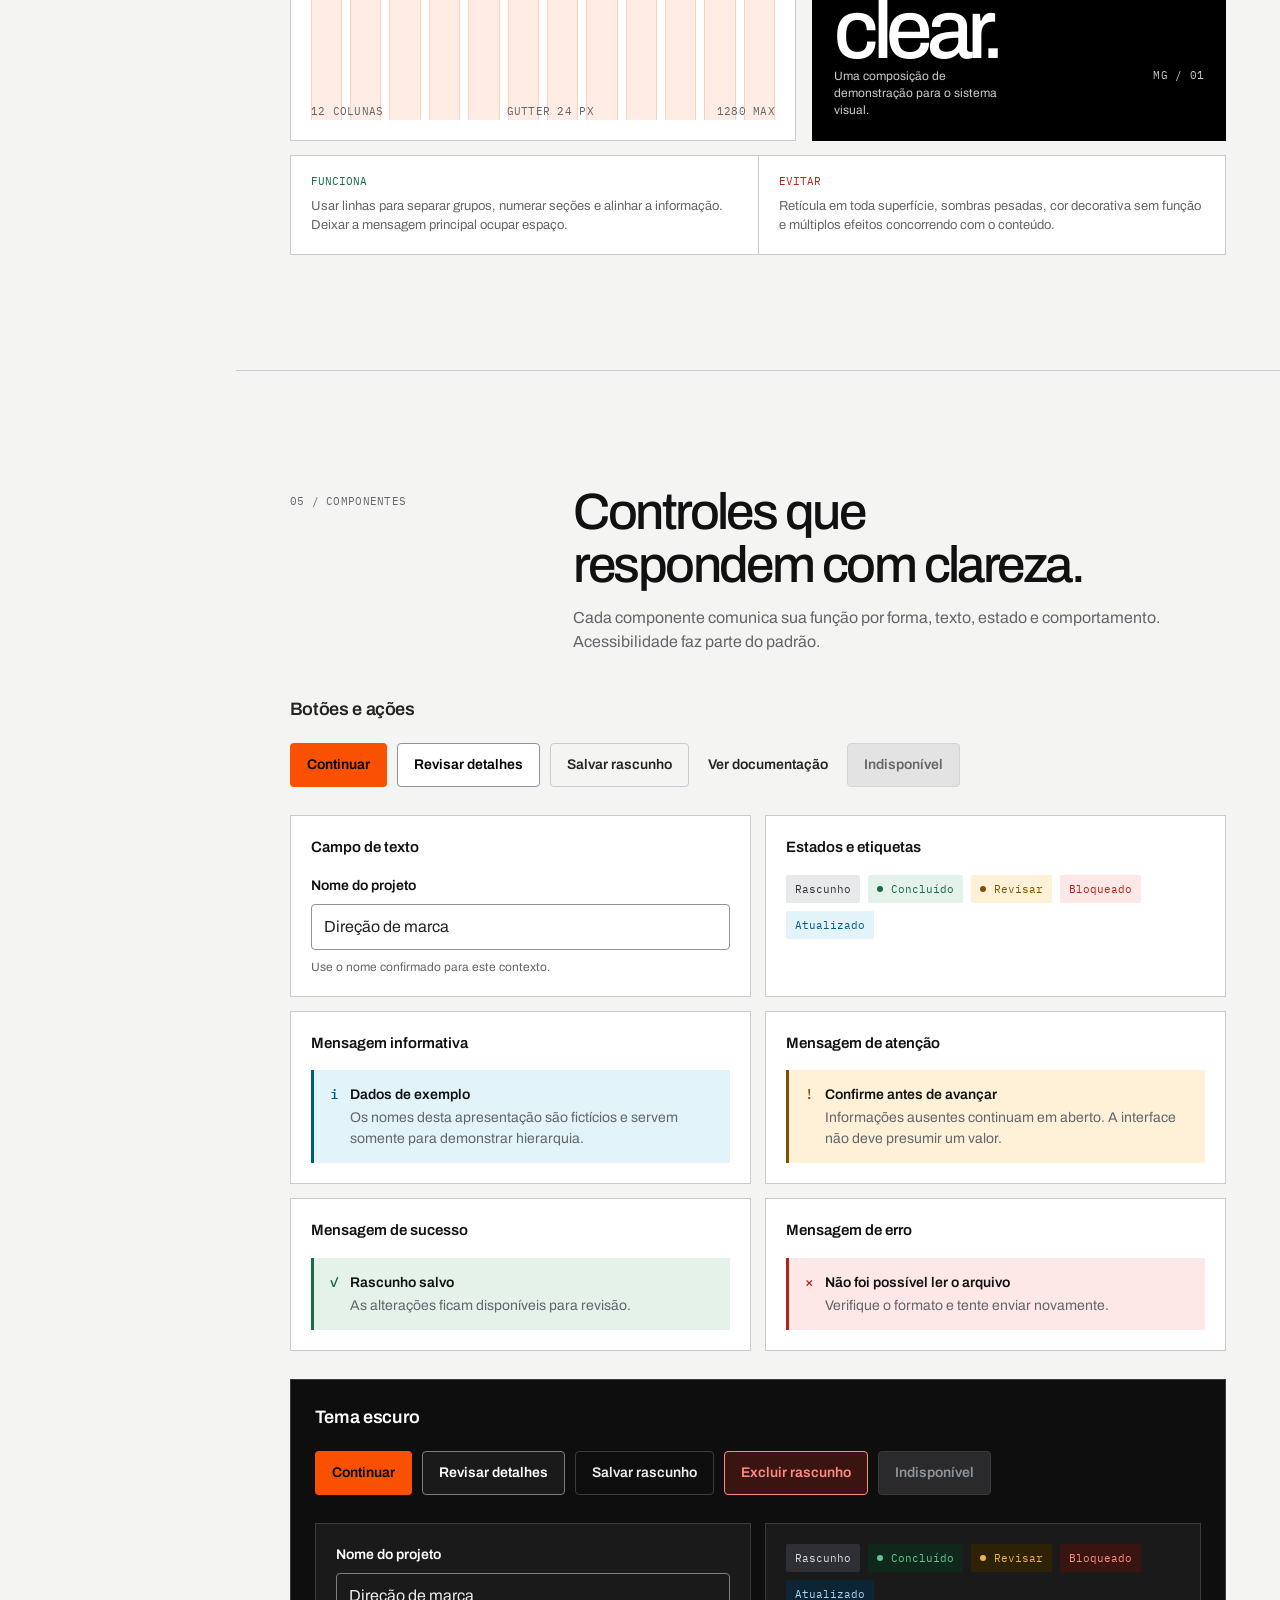
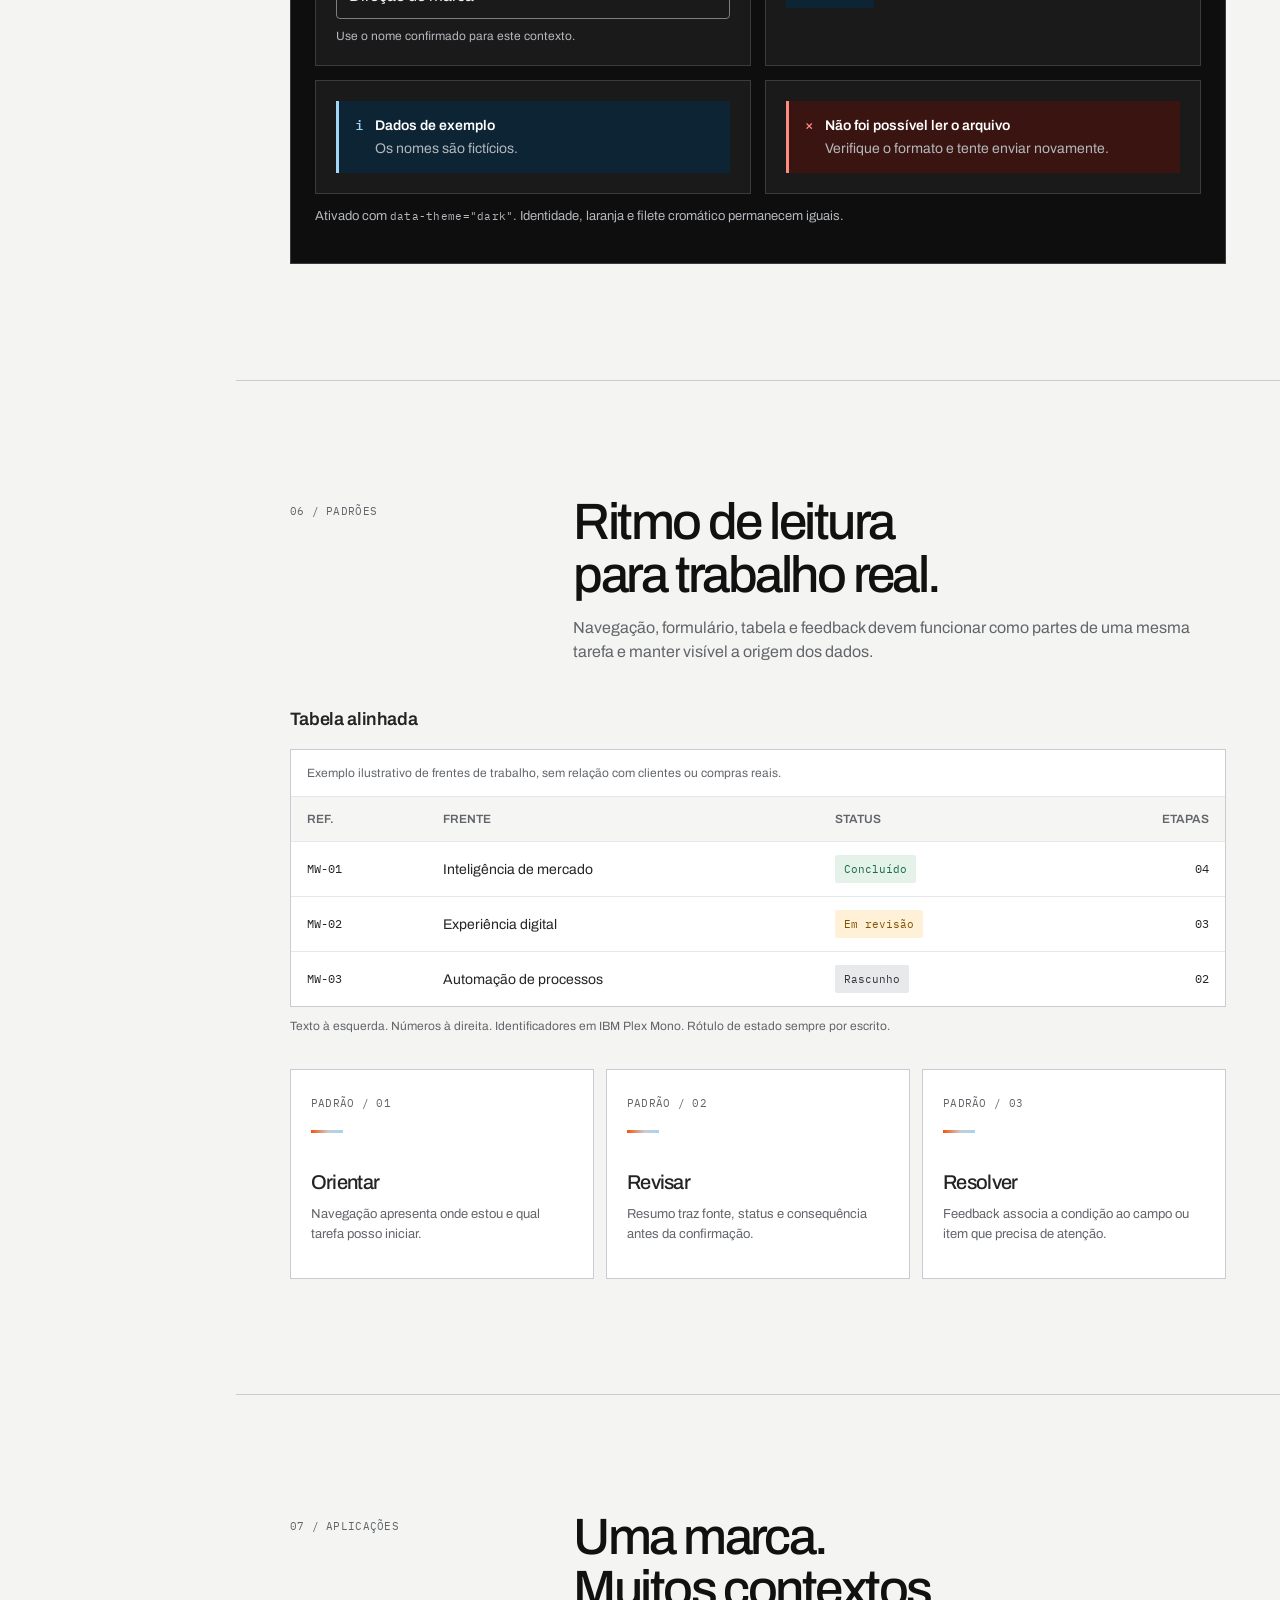
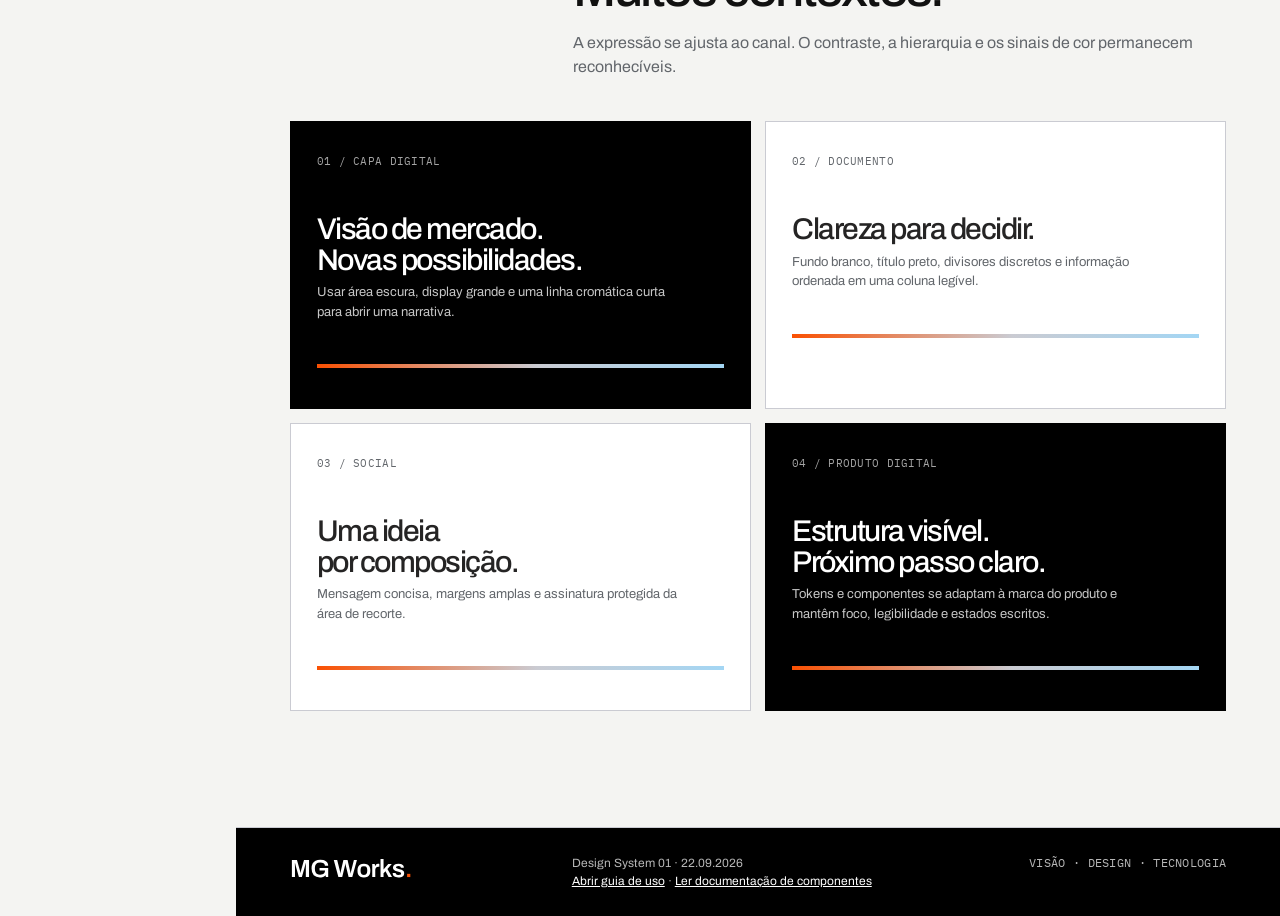
==== commit a4f398c4: "MG Works 1.1.0: dark theme, motion guidance, component tokens, alerts - tokens.css/tokens.json: opt-" ====
--- a/design-md/mg-works/branding/mgworks-system-v1/index.html
+++ b/design-md/mg-works/branding/mgworks-system-v1/index.html
@@ -164,7 +164,11 @@
 
     .button-row { display: flex; flex-wrap: wrap; align-items: center; gap: 10px; margin: 20px 0 28px; }
     .component-grid { display: grid; grid-template-columns: 1fr 1fr; gap: 14px; }
-    .component-card { padding: 20px; background: #fff; border: 1px solid var(--color-border-default); }
+    .component-card { padding: 20px; color: var(--color-ink-default); background: var(--color-surface-raised); border: 1px solid var(--color-border-default); }
+    .component-card h3 { color: var(--color-ink-strong); }
+    .dark-demo { margin-top: 28px; padding: 24px; color: var(--color-ink-default); background: var(--color-surface-page); border: 1px solid var(--color-border-default); }
+    .dark-demo .subhead { color: var(--color-ink-strong); }
+    .dark-demo .caption { color: var(--color-ink-muted); }
     .component-card h3 { margin: 0 0 16px; font-size: 15px; font-weight: 600; }
     .chip-row { display: flex; flex-wrap: wrap; gap: 8px; }
     .mw-table__caption { margin: 0; }
@@ -277,14 +281,14 @@
     <div class="rail-bottom">
       <div class="rail-signal" aria-hidden="true"></div>
       <p><strong>MG Works</strong> · AI, Design &amp; Technology</p>
-      <p>22.09.2026 · v1.0.0</p>
+      <p>23.09.2026 · v1.1.0</p>
     </div>
   </aside>
 
   <div class="workspace">
     <div class="topline">
       <div class="crumb"><strong>Design System</strong><span>/</span><span>Fundamentos e interface</span></div>
-      <span class="status-chip"><span class="status-dot" aria-hidden="true"></span>VERSÃO 1.0.0 · RASCUNHO</span>
+      <span class="status-chip"><span class="status-dot" aria-hidden="true"></span>VERSÃO 1.1.0 · RASCUNHO</span>
     </div>
 
     <main id="conteudo">
@@ -410,6 +414,39 @@
             <h3>Mensagem de atenção</h3>
             <div class="mw-alert mw-alert--warning"><span class="mw-alert__mark" aria-hidden="true">!</span><p class="mw-alert__content"><strong class="mw-alert__title">Confirme antes de avançar</strong>Informações ausentes continuam em aberto. A interface não deve presumir um valor.</p></div>
           </div>
+          <div class="component-card">
+            <h3>Mensagem de sucesso</h3>
+            <div class="mw-alert mw-alert--success" role="status"><span class="mw-alert__mark" aria-hidden="true">✓</span><p class="mw-alert__content"><strong class="mw-alert__title">Rascunho salvo</strong>As alterações ficam disponíveis para revisão.</p></div>
+          </div>
+          <div class="component-card">
+            <h3>Mensagem de erro</h3>
+            <div class="mw-alert mw-alert--danger"><span class="mw-alert__mark" aria-hidden="true">×</span><p class="mw-alert__content"><strong class="mw-alert__title">Não foi possível ler o arquivo</strong>Verifique o formato e tente enviar novamente.</p></div>
+          </div>
+        </div>
+        <div class="dark-demo" data-theme="dark" aria-label="Exemplo do tema escuro">
+          <h3 class="subhead">Tema escuro</h3>
+          <div class="button-row">
+            <button class="mw-button mw-button--primary" type="button">Continuar</button>
+            <button class="mw-button mw-button--secondary" type="button">Revisar detalhes</button>
+            <button class="mw-button mw-button--quiet" type="button">Salvar rascunho</button>
+            <button class="mw-button mw-button--danger" type="button">Excluir rascunho</button>
+            <button class="mw-button mw-button--secondary" type="button" disabled>Indisponível</button>
+          </div>
+          <div class="component-grid">
+            <div class="component-card">
+              <div class="mw-field"><label class="mw-field__label" for="nome-projeto-escuro">Nome do projeto</label><input class="mw-input" id="nome-projeto-escuro" name="project-name-dark" value="Direção de marca" aria-describedby="nome-ajuda-escuro"><small class="mw-field__help" id="nome-ajuda-escuro">Use o nome confirmado para este contexto.</small></div>
+            </div>
+            <div class="component-card">
+              <div class="chip-row"><span class="mw-chip mw-chip--neutral">Rascunho</span><span class="mw-chip mw-chip--success"><span class="mw-chip__mark" aria-hidden="true"></span>Concluído</span><span class="mw-chip mw-chip--warning"><span class="mw-chip__mark" aria-hidden="true"></span>Revisar</span><span class="mw-chip mw-chip--danger">Bloqueado</span><span class="mw-chip mw-chip--info">Atualizado</span></div>
+            </div>
+            <div class="component-card">
+              <div class="mw-alert mw-alert--info"><span class="mw-alert__mark" aria-hidden="true">i</span><p class="mw-alert__content"><strong class="mw-alert__title">Dados de exemplo</strong>Os nomes são fictícios.</p></div>
+            </div>
+            <div class="component-card">
+              <div class="mw-alert mw-alert--danger"><span class="mw-alert__mark" aria-hidden="true">×</span><p class="mw-alert__content"><strong class="mw-alert__title">Não foi possível ler o arquivo</strong>Verifique o formato e tente enviar novamente.</p></div>
+            </div>
+          </div>
+          <p class="caption">Ativado com <span class="mono">data-theme="dark"</span>. Identidade, laranja e filete cromático permanecem iguais.</p>
         </div>
       </section>
 
--- a/design-md/mg-works/branding/mgworks-system-v1/tokens.css
+++ b/design-md/mg-works/branding/mgworks-system-v1/tokens.css
@@ -1,4 +1,4 @@
-/* MG Works Design System, version 1.0.0 */
+/* MG Works Design System, version 1.1.0 */
 @font-face {
   font-family: "Archivo";
   src: url("../northbound-v2/fonts/Archivo-variable.ttf") format("truetype");
@@ -58,6 +58,16 @@
   --color-feedback-danger-soft: #FDE8E7;
   --color-feedback-info: #005A86;
   --color-feedback-info-soft: #E2F3FA;
+  --color-feedback-danger-hover: #FBD7D5;
+
+  /* Component colors (1.1.0: former literals in components.css) */
+  --color-button-secondary-ink: #000000;
+  --color-control-disabled-ink: #666666;
+  --color-control-disabled-bg: #E3E3E3;
+  --color-control-disabled-border: #D4D4D4;
+  --color-chip-neutral-ink: #30343A;
+  --color-chip-neutral-bg: #E8E9EB;
+  --color-table-head: #F5F5F4;
 
   /* The reference gradient is an expressive accent, never a text color */
   --color-signal-gradient: linear-gradient(90deg, #FA5002 0%, #CACBD2 54%, #A3D6F4 100%);
@@ -123,3 +133,43 @@
   --motion-ease-standard: cubic-bezier(0.2, 0.75, 0.25, 1);
   --focus-ring: 0 0 0 3px rgb(250 80 2 / 32%);
 }
+
+/* Dark theme (1.1.0). Opt-in: set data-theme="dark" on <html> or any container.
+   Identity colors (brand-*, reference-*) and the signal gradient never change. */
+[data-theme="dark"] {
+  color-scheme: dark;
+
+  --color-ink-strong: #FFFFFF;
+  --color-ink-default: #ECEDEE;
+  --color-ink-muted: #B4B7BC;
+  --color-ink-subtle: #8E9399;
+  --color-border-strong: #7A7F86;
+  --color-border-default: #3A3B3E;
+  --color-border-subtle: #2A2A2C;
+  --color-surface-page: #0E0E0E;
+  --color-surface-raised: #1A1A1A;
+  --color-surface-soft: #252424;
+  --color-surface-inverse: #000000;
+
+  --color-feedback-success: #5CC98E;
+  --color-feedback-success-soft: #10281C;
+  --color-feedback-warning: #F2B24C;
+  --color-feedback-warning-soft: #2E2206;
+  --color-feedback-danger: #FF8A7F;
+  --color-feedback-danger-soft: #3A1411;
+  --color-feedback-info: #A3D6F4;
+  --color-feedback-info-soft: #0C2433;
+  --color-feedback-danger-hover: #4A1A16;
+
+  --color-button-secondary-ink: #FFFFFF;
+  --color-control-disabled-ink: #8E9399;
+  --color-control-disabled-bg: #2A2A2C;
+  --color-control-disabled-border: #3A3B3E;
+  --color-chip-neutral-ink: #DADCE0;
+  --color-chip-neutral-bg: #2F3033;
+  --color-table-head: #151515;
+
+  --shadow-card: 0 1px 2px rgb(0 0 0 / 40%);
+  --shadow-overlay: 0 16px 48px rgb(0 0 0 / 60%);
+  --focus-ring: 0 0 0 3px rgb(250 80 2 / 72%);
+}
--- a/design-md/mg-works/branding/mgworks-system-v1/components.css
+++ b/design-md/mg-works/branding/mgworks-system-v1/components.css
@@ -23,21 +23,21 @@
 .mw-button:disabled,
 .mw-button[aria-disabled="true"] {
   cursor: not-allowed;
-  color: #666666;
-  background: #E3E3E3;
-  border-color: #D4D4D4;
+  color: var(--color-control-disabled-ink);
+  background: var(--color-control-disabled-bg);
+  border-color: var(--color-control-disabled-border);
 }
 
 .mw-button--primary { color: var(--color-brand-black); background: var(--color-brand-orange); }
 .mw-button--primary:hover { background: var(--color-reference-blaze); }
-.mw-button--secondary { color: var(--color-brand-black); background: var(--color-surface-raised); border-color: var(--color-border-strong); }
+.mw-button--secondary { color: var(--color-button-secondary-ink); background: var(--color-surface-raised); border-color: var(--color-border-strong); }
 .mw-button--secondary:hover { background: var(--color-surface-soft); }
 .mw-button--quiet { color: var(--color-ink-default); background: transparent; border-color: var(--color-border-default); }
 .mw-button--quiet:hover { background: var(--color-surface-raised); }
 .mw-button--text { min-height: 40px; padding-inline: var(--space-2); color: var(--color-ink-default); background: transparent; }
 .mw-button--text:hover { text-decoration: underline; text-underline-offset: 3px; }
 .mw-button--danger { color: var(--color-feedback-danger); background: var(--color-feedback-danger-soft); border-color: var(--color-feedback-danger); }
-.mw-button--danger:hover { background: #FBD7D5; }
+.mw-button--danger:hover { background: var(--color-feedback-danger-hover); }
 .mw-button--small { min-height: 36px; padding-inline: var(--space-3); }
 .mw-button--large { min-height: 52px; padding-inline: var(--space-5); font-size: var(--font-size-16); }
 
@@ -74,7 +74,7 @@
   border-radius: var(--radius-xs);
   font: var(--font-weight-regular) var(--font-size-11) / 1.3 var(--font-family-mono);
 }
-.mw-chip--neutral { color: #30343A; background: #E8E9EB; }
+.mw-chip--neutral { color: var(--color-chip-neutral-ink); background: var(--color-chip-neutral-bg); }
 .mw-chip--success { color: var(--color-feedback-success); background: var(--color-feedback-success-soft); }
 .mw-chip--warning { color: var(--color-feedback-warning); background: var(--color-feedback-warning-soft); }
 .mw-chip--danger { color: var(--color-feedback-danger); background: var(--color-feedback-danger-soft); }
@@ -104,7 +104,7 @@
 .mw-table__caption { padding: 14px 16px; color: var(--color-ink-muted); text-align: left; font-size: var(--font-size-12); }
 .mw-table th,
 .mw-table td { padding: 13px 16px; text-align: left; border-top: var(--border-width-hairline) solid var(--color-border-subtle); }
-.mw-table th { color: var(--color-ink-muted); background: #F5F5F4; font-size: var(--font-size-12); font-weight: var(--font-weight-semibold); }
+.mw-table th { color: var(--color-ink-muted); background: var(--color-table-head); font-size: var(--font-size-12); font-weight: var(--font-weight-semibold); }
 .mw-table .is-numeric { text-align: right; }
 .mw-table .is-code { font-family: var(--font-family-mono); font-size: var(--font-size-12); }
 
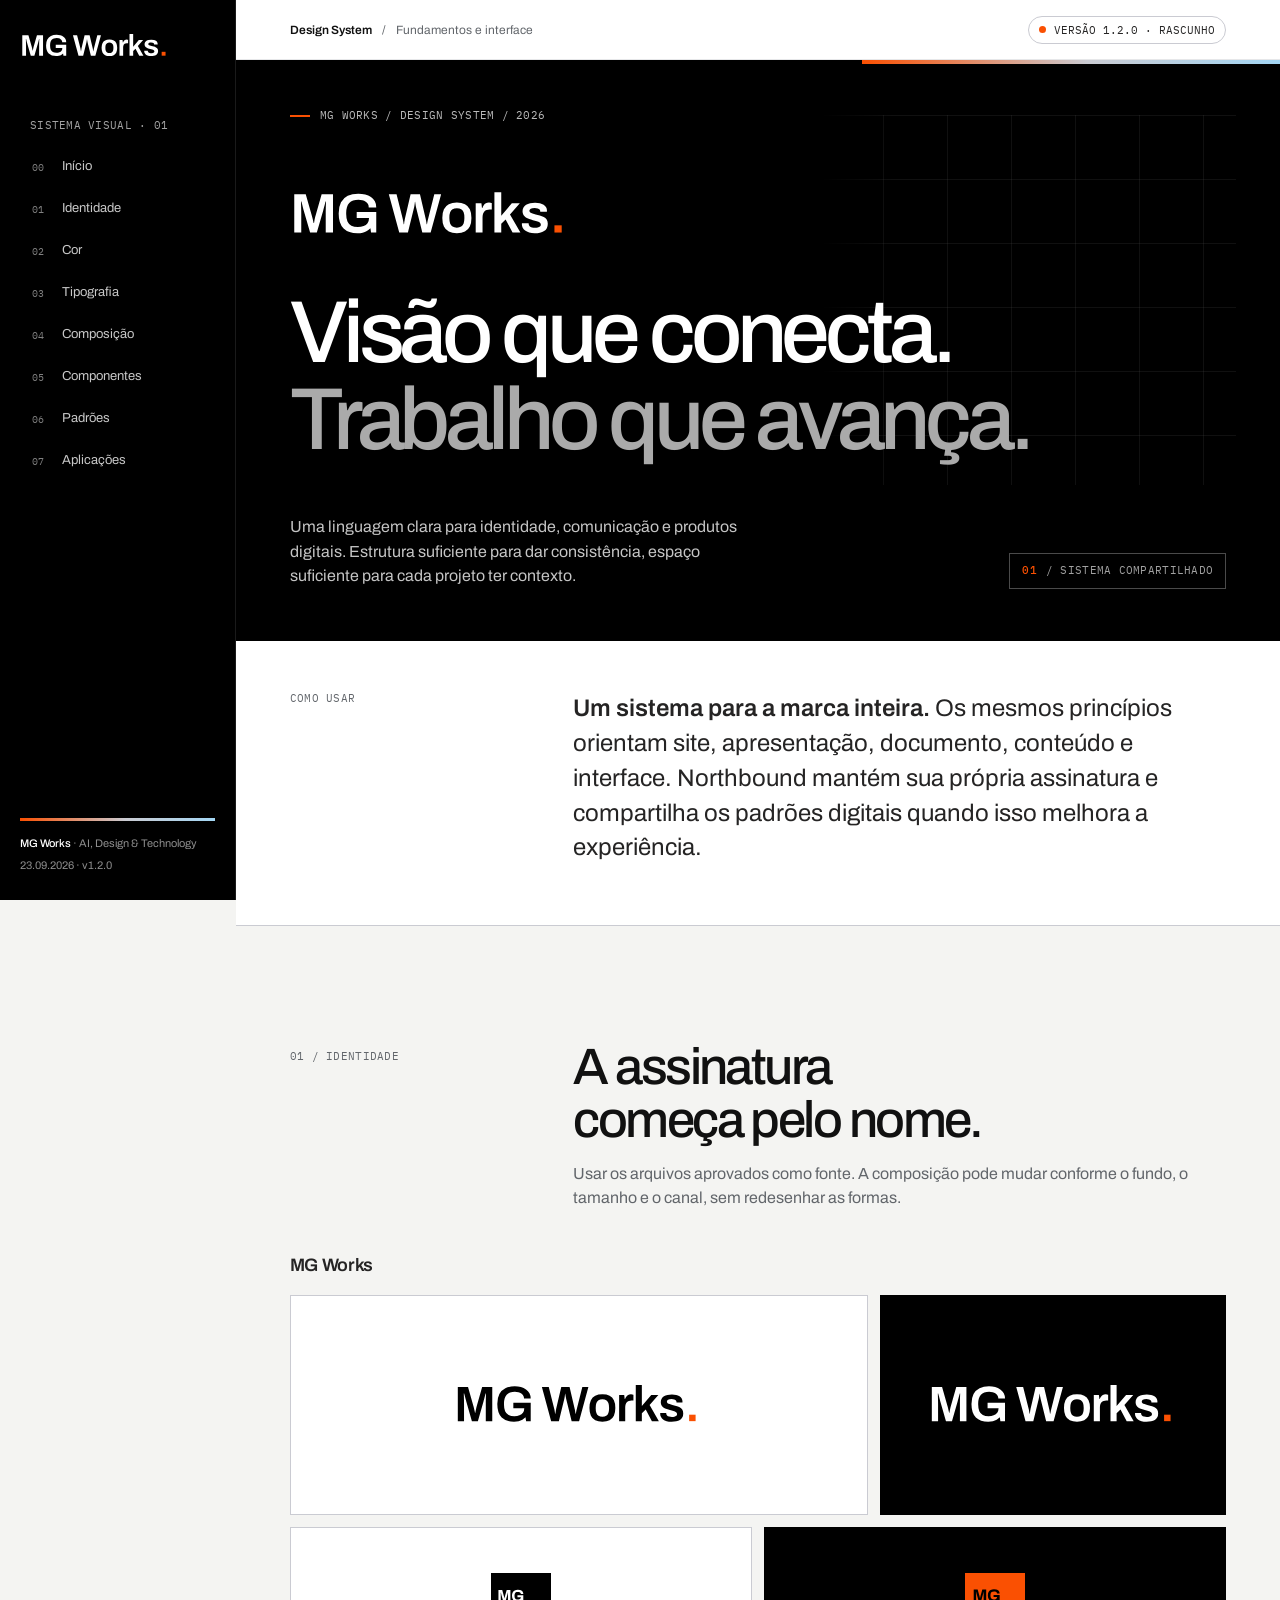
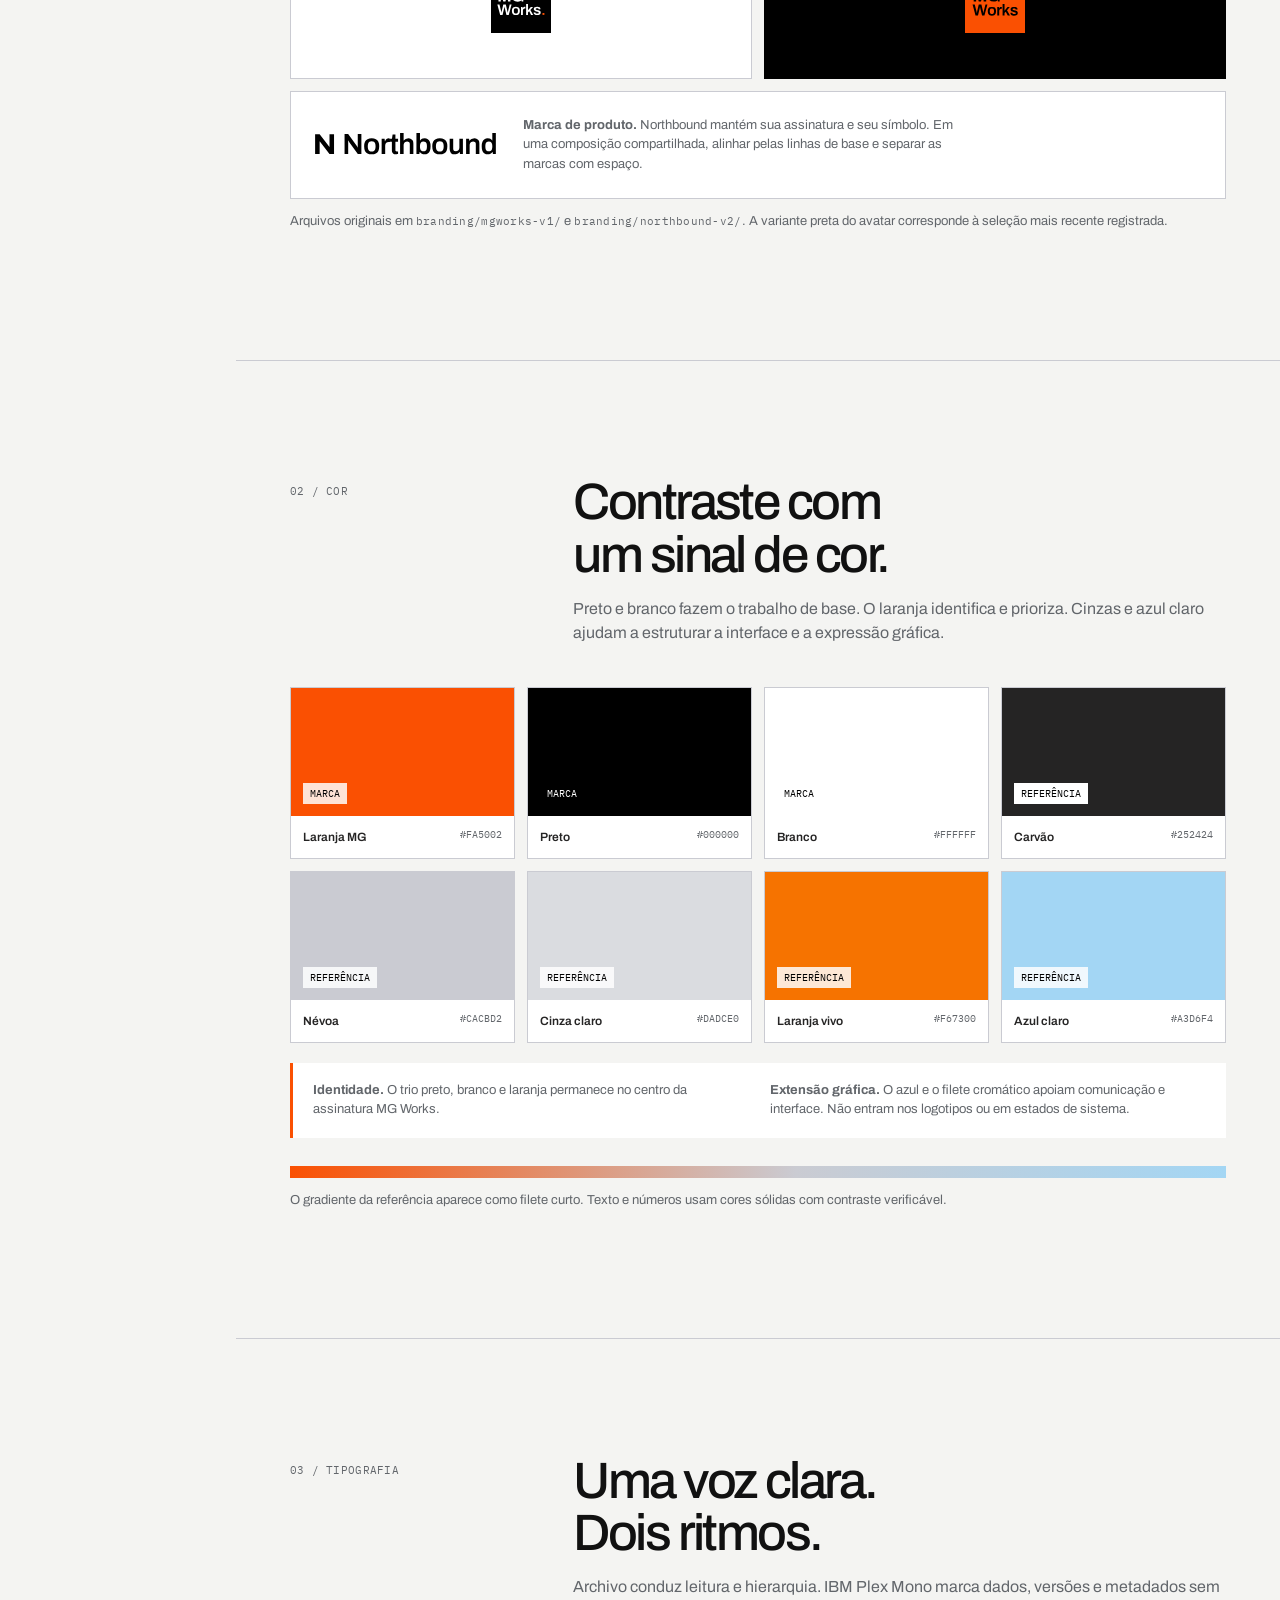
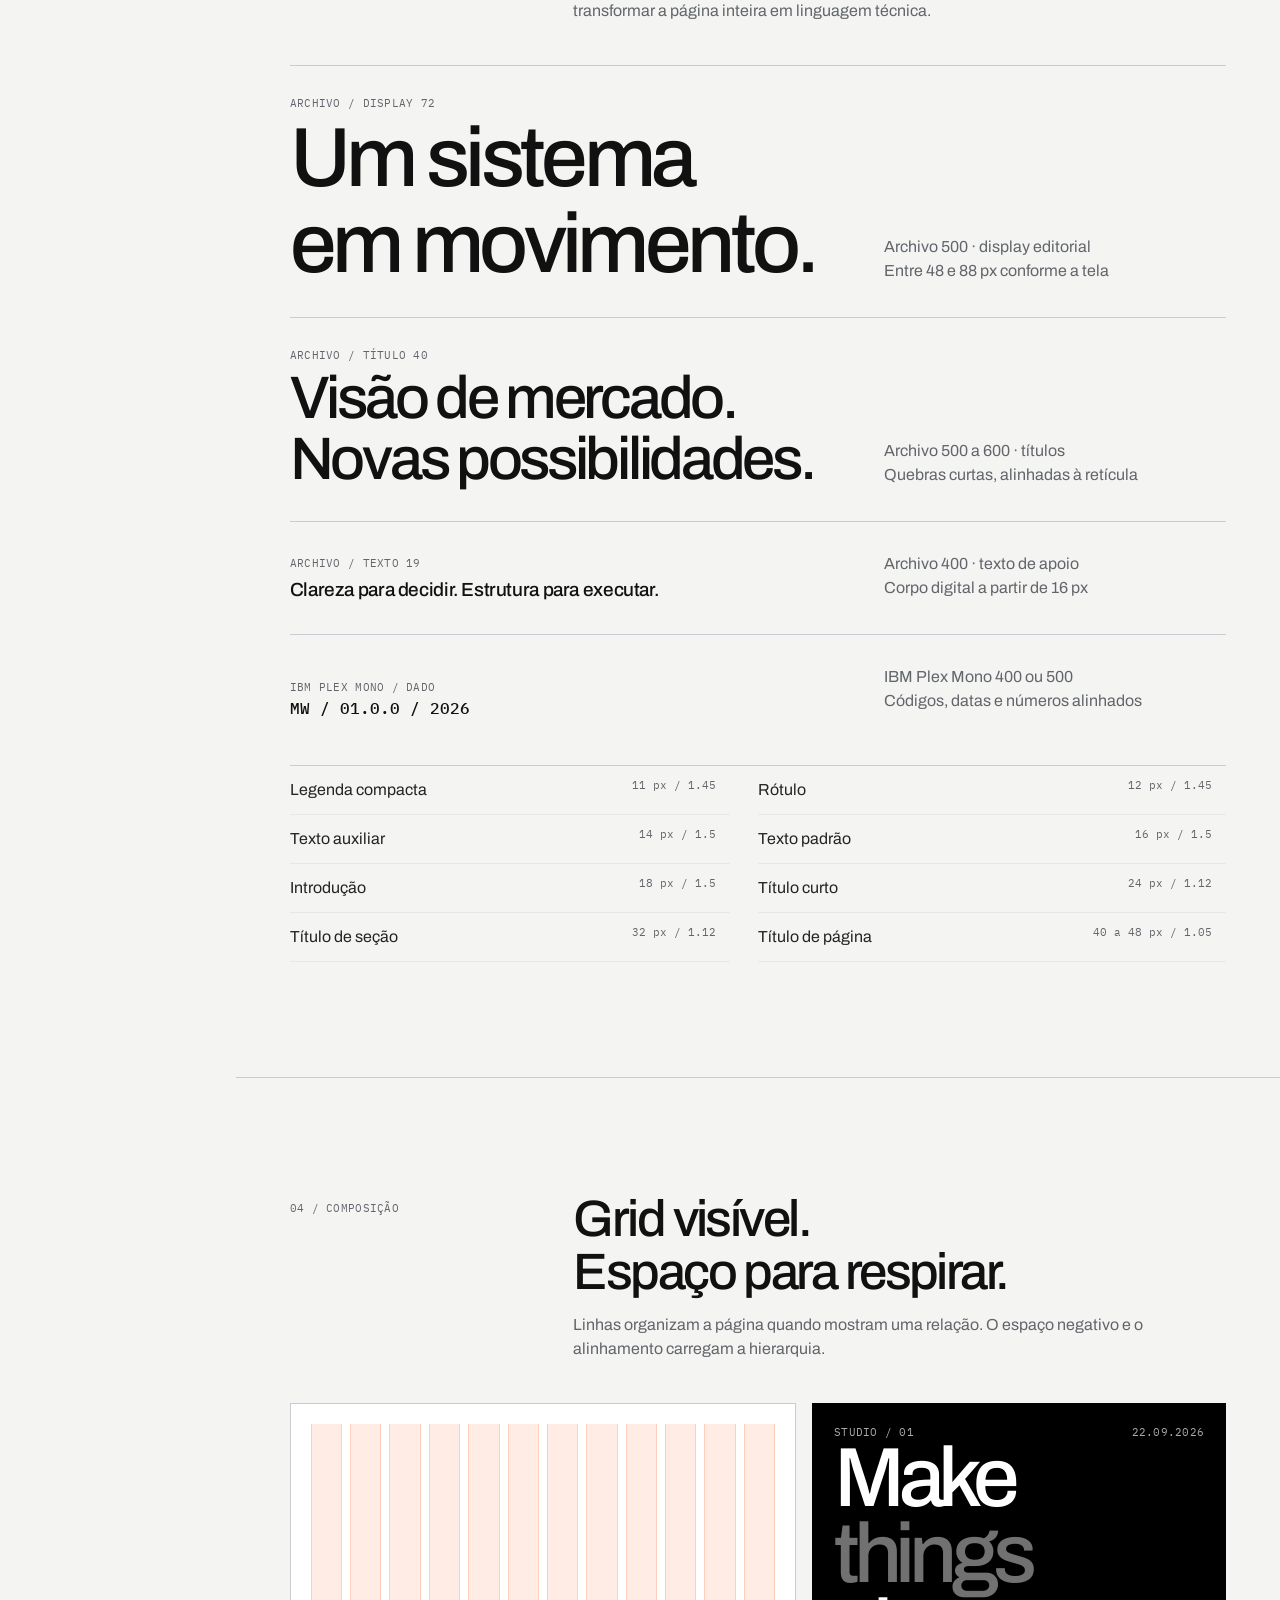
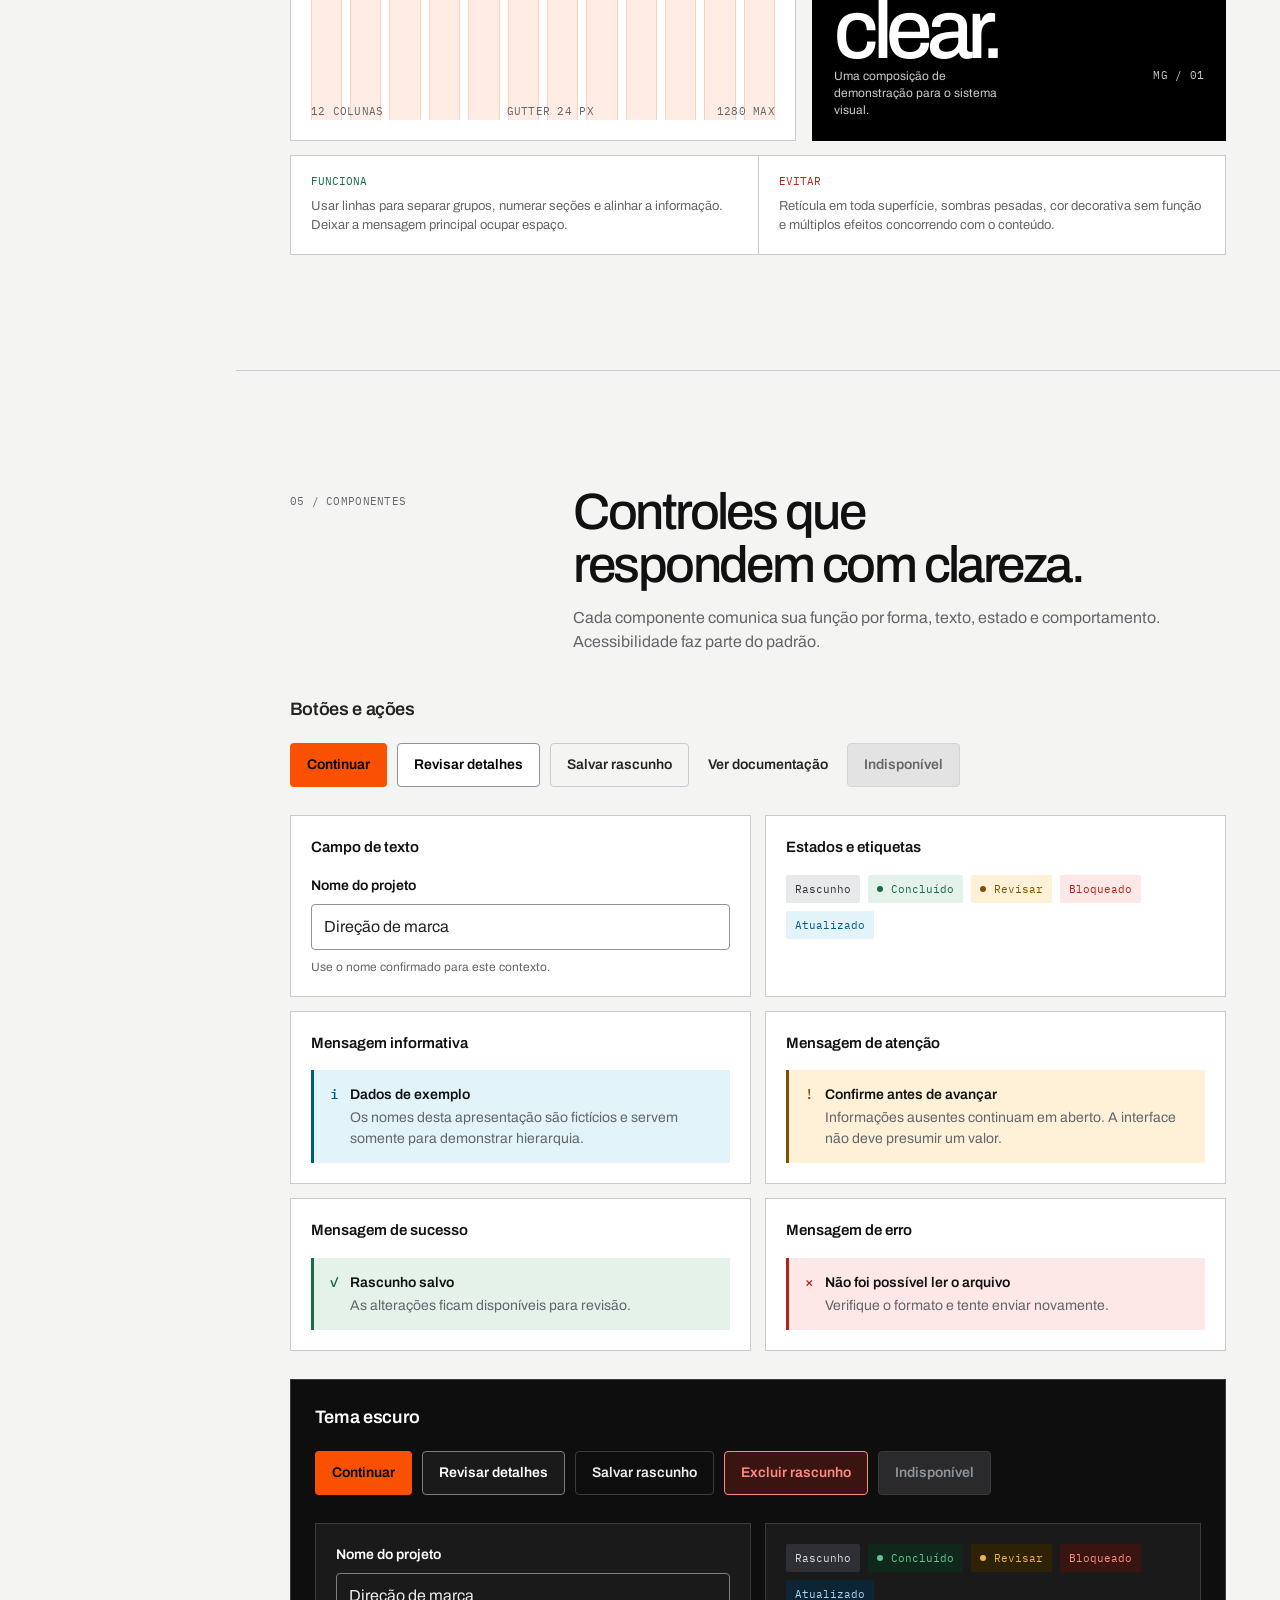
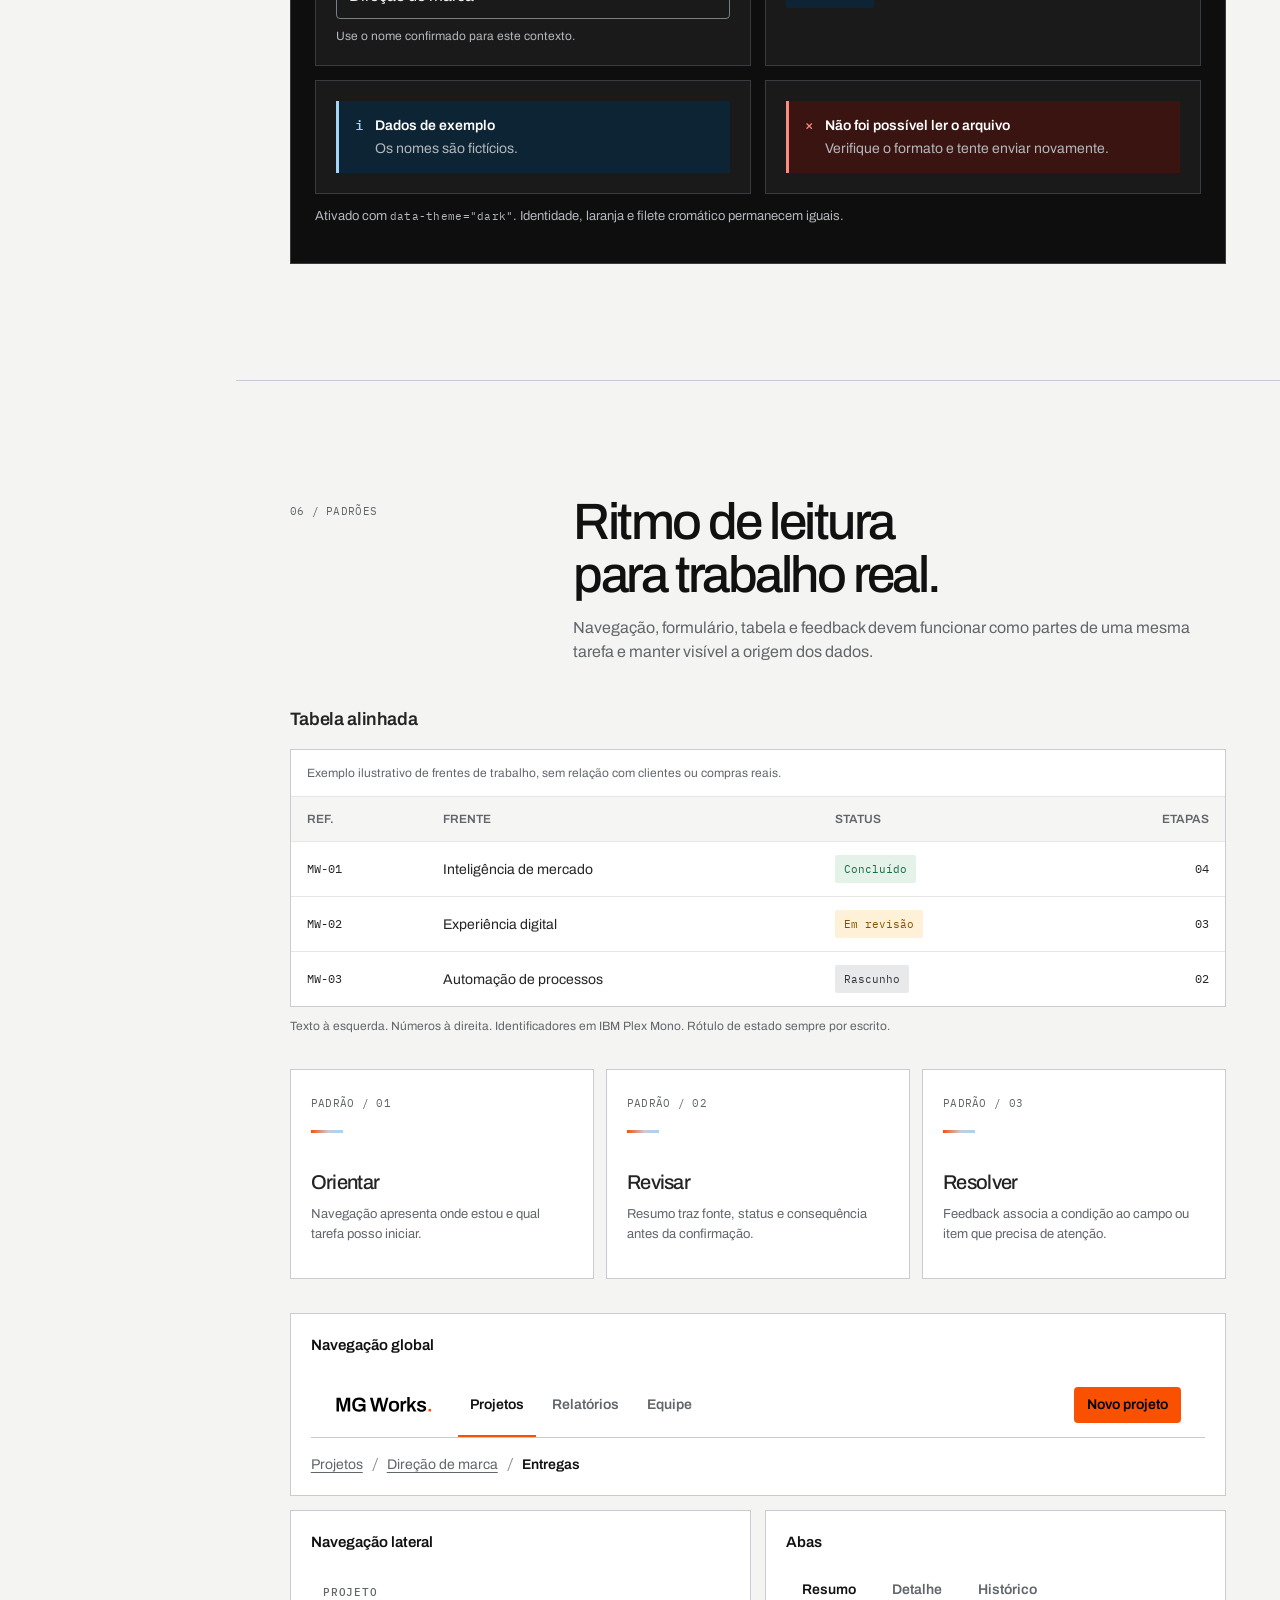
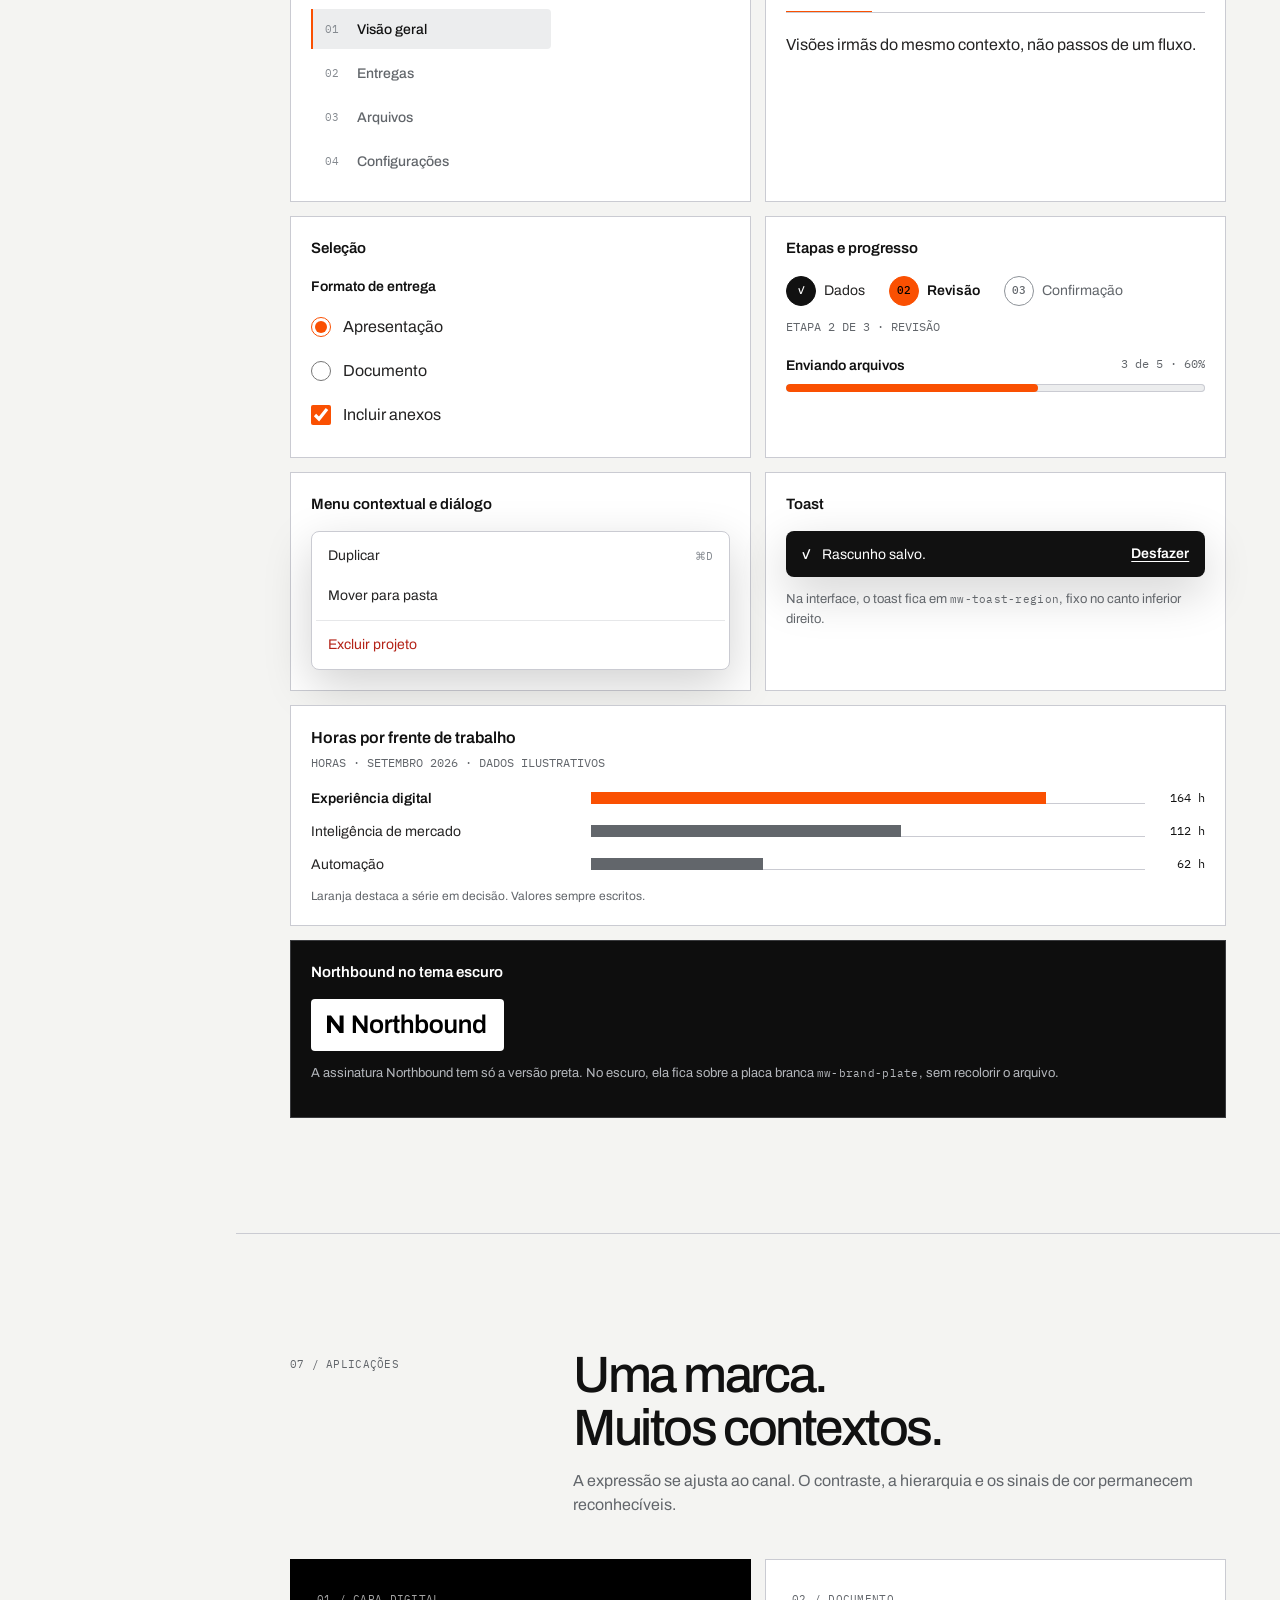
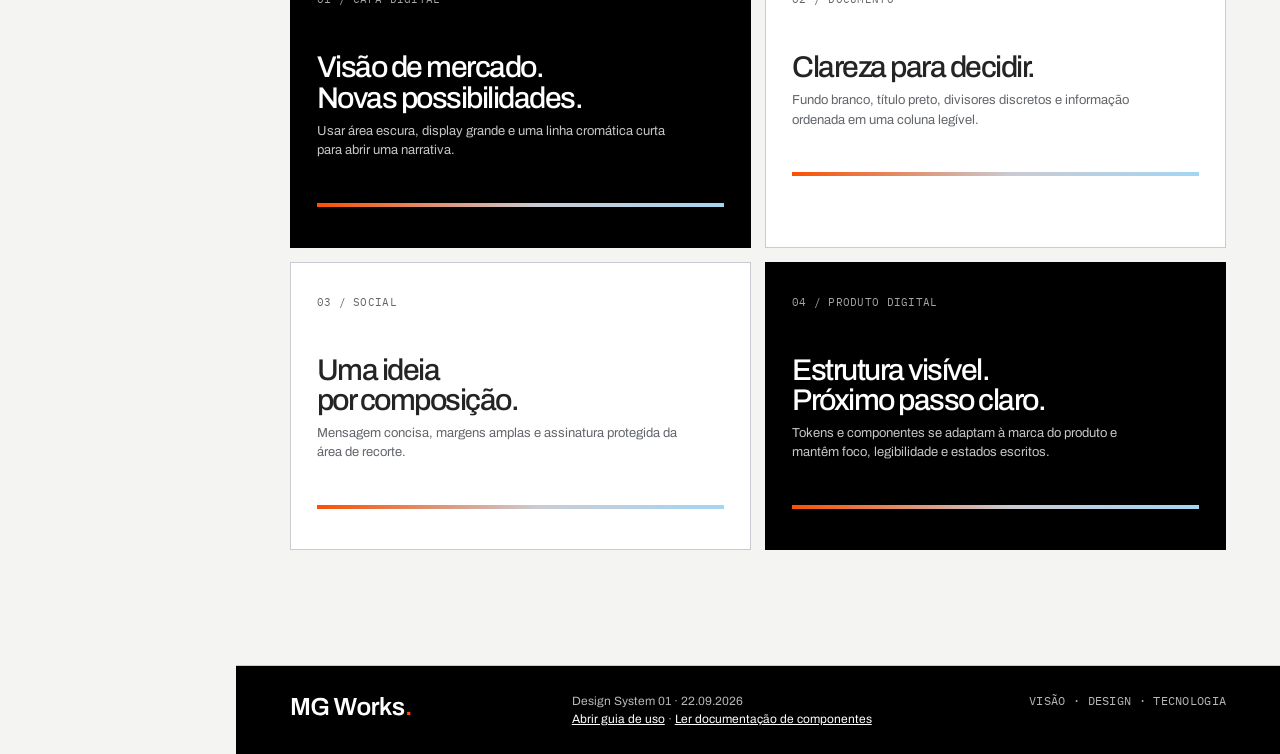
==== commit a3ced230: "MG Works 1.2.0: auto theme, new mw- components, Northbound on dark - tokens.css follows prefers-colo" ====
--- a/design-md/mg-works/branding/mgworks-system-v1/index.html
+++ b/design-md/mg-works/branding/mgworks-system-v1/index.html
@@ -1,5 +1,5 @@
 <!doctype html>
-<html lang="pt-BR">
+<html lang="pt-BR" data-theme="light">
 <head>
   <meta charset="utf-8">
   <meta name="viewport" content="width=device-width, initial-scale=1">
@@ -163,6 +163,12 @@
     .graphic-bottom p { max-width: 180px; margin: 0; font-size: 12px; line-height: 1.4; }
 
     .button-row { display: flex; flex-wrap: wrap; align-items: center; gap: 10px; margin: 20px 0 28px; }
+    .demo-stack { display: grid; gap: 14px; margin-top: 34px; }
+    .demo-card { padding: 20px; color: var(--color-ink-default); background: var(--color-surface-raised); border: 1px solid var(--color-border-default); }
+    .demo-card > h3 { margin: 0 0 16px; color: var(--color-ink-strong); font-size: 15px; font-weight: 600; }
+    .demo-split { display: grid; grid-template-columns: 1fr 1fr; gap: 14px; }
+    .demo-toast { position: static; }
+    @media (max-width: 720px) { .demo-split { grid-template-columns: 1fr; } }
     .component-grid { display: grid; grid-template-columns: 1fr 1fr; gap: 14px; }
     .component-card { padding: 20px; color: var(--color-ink-default); background: var(--color-surface-raised); border: 1px solid var(--color-border-default); }
     .component-card h3 { color: var(--color-ink-strong); }
@@ -281,14 +287,14 @@
     <div class="rail-bottom">
       <div class="rail-signal" aria-hidden="true"></div>
       <p><strong>MG Works</strong> · AI, Design &amp; Technology</p>
-      <p>23.09.2026 · v1.1.0</p>
+      <p>23.09.2026 · v1.2.0</p>
     </div>
   </aside>
 
   <div class="workspace">
     <div class="topline">
       <div class="crumb"><strong>Design System</strong><span>/</span><span>Fundamentos e interface</span></div>
-      <span class="status-chip"><span class="status-dot" aria-hidden="true"></span>VERSÃO 1.1.0 · RASCUNHO</span>
+      <span class="status-chip"><span class="status-dot" aria-hidden="true"></span>VERSÃO 1.2.0 · RASCUNHO</span>
     </div>
 
     <main id="conteudo">
@@ -473,6 +479,63 @@
           <article class="pattern-card"><span class="mono">PADRÃO / 02</span><div class="pattern-mark" aria-hidden="true"></div><h3>Revisar</h3><p>Resumo traz fonte, status e consequência antes da confirmação.</p></article>
           <article class="pattern-card"><span class="mono">PADRÃO / 03</span><div class="pattern-mark" aria-hidden="true"></div><h3>Resolver</h3><p>Feedback associa a condição ao campo ou item que precisa de atenção.</p></article>
         </div>
+        <div class="demo-stack">
+          <div class="demo-card">
+            <h3>Navegação global</h3>
+            <header class="mw-topbar">
+              <a class="mw-topbar__brand" href="#inicio"><img src="../mgworks-v1/logo-primary.svg" alt="MG Works, início"></a>
+              <nav class="mw-topbar__nav" aria-label="Principal"><a class="mw-nav-link" href="#padroes" aria-current="page">Projetos</a><a class="mw-nav-link" href="#padroes">Relatórios</a><a class="mw-nav-link" href="#padroes">Equipe</a></nav>
+              <div class="mw-topbar__actions"><button class="mw-button mw-button--quiet mw-button--small mw-topbar__menu" type="button" aria-expanded="false">Menu</button><button class="mw-button mw-button--primary mw-button--small" type="button">Novo projeto</button></div>
+            </header>
+            <nav class="mw-breadcrumb" aria-label="Você está em" style="margin-top:16px"><ol><li><a href="#padroes">Projetos</a></li><li><a href="#padroes">Direção de marca</a></li><li><span aria-current="page">Entregas</span></li></ol></nav>
+          </div>
+          <div class="demo-split">
+            <div class="demo-card">
+              <h3>Navegação lateral</h3>
+              <nav class="mw-sidenav" aria-label="Seções do projeto"><p class="mw-sidenav__label">Projeto</p><a class="mw-sidenav__link" href="#padroes" aria-current="page"><span class="mw-sidenav__index">01</span>Visão geral</a><a class="mw-sidenav__link" href="#padroes"><span class="mw-sidenav__index">02</span>Entregas</a><a class="mw-sidenav__link" href="#padroes"><span class="mw-sidenav__index">03</span>Arquivos</a><a class="mw-sidenav__link" href="#padroes"><span class="mw-sidenav__index">04</span>Configurações</a></nav>
+            </div>
+            <div class="demo-card">
+              <h3>Abas</h3>
+              <div class="mw-tabs" role="tablist" aria-label="Visões do relatório"><button class="mw-tab" role="tab" id="tab-resumo" aria-selected="true" aria-controls="painel-resumo">Resumo</button><button class="mw-tab" role="tab" id="tab-detalhe" aria-selected="false" aria-controls="painel-resumo" tabindex="-1">Detalhe</button><button class="mw-tab" role="tab" id="tab-historico" aria-selected="false" aria-controls="painel-resumo" tabindex="-1">Histórico</button></div>
+              <div class="mw-tabpanel" role="tabpanel" id="painel-resumo" aria-labelledby="tab-resumo">Visões irmãs do mesmo contexto, não passos de um fluxo.</div>
+            </div>
+          </div>
+          <div class="demo-split">
+            <div class="demo-card">
+              <h3>Seleção</h3>
+              <fieldset class="mw-choice-group"><legend>Formato de entrega</legend><label class="mw-choice"><input type="radio" name="formato" checked><span>Apresentação</span></label><label class="mw-choice"><input type="radio" name="formato"><span>Documento</span></label></fieldset>
+              <label class="mw-choice"><input type="checkbox" checked><span>Incluir anexos</span></label>
+            </div>
+            <div class="demo-card">
+              <h3>Etapas e progresso</h3>
+              <ol class="mw-steps" aria-label="Etapas do envio"><li class="mw-step mw-step--done">Dados</li><li class="mw-step" aria-current="step">Revisão</li><li class="mw-step">Confirmação</li></ol>
+              <p class="mw-steps__status">ETAPA 2 DE 3 · REVISÃO</p>
+              <div class="mw-progress" style="margin-top:20px"><div class="mw-progress__head"><span class="mw-progress__label" id="envio-rotulo">Enviando arquivos</span><span class="mw-progress__value">3 de 5 · 60%</span></div><div class="mw-progress__track" role="progressbar" aria-labelledby="envio-rotulo" aria-valuemin="0" aria-valuemax="100" aria-valuenow="60" aria-valuetext="3 de 5 arquivos"><div class="mw-progress__bar" style="width:60%"></div></div></div>
+            </div>
+          </div>
+          <div class="demo-split">
+            <div class="demo-card">
+              <h3>Menu contextual e diálogo</h3>
+              <ul class="mw-menu" role="menu" aria-label="Ações do projeto"><li role="none"><button class="mw-menu__item" role="menuitem" type="button">Duplicar<span class="mw-menu__shortcut">⌘D</span></button></li><li role="none"><button class="mw-menu__item" role="menuitem" type="button">Mover para pasta</button></li><li class="mw-menu__separator" role="separator"></li><li role="none"><button class="mw-menu__item mw-menu__item--danger" role="menuitem" type="button" id="abrir-dialogo">Excluir projeto</button></li></ul>
+              <dialog class="mw-dialog" id="dialogo-excluir" aria-labelledby="dialogo-titulo" aria-describedby="dialogo-texto"><h2 class="mw-dialog__title" id="dialogo-titulo">Excluir projeto?</h2><p class="mw-dialog__body" id="dialogo-texto">O projeto e as entregas saem da lista. Arquivos exportados continuam salvos.</p><form class="mw-dialog__actions" method="dialog"><button class="mw-button mw-button--secondary" value="cancel">Cancelar</button><button class="mw-button mw-button--danger" value="confirm">Excluir projeto</button></form></dialog>
+            </div>
+            <div class="demo-card">
+              <h3>Toast</h3>
+              <div class="mw-toast demo-toast" role="status"><span class="mw-toast__mark" aria-hidden="true">✓</span><span>Rascunho salvo.</span><button class="mw-toast__action" type="button">Desfazer</button></div>
+              <p class="caption">Na interface, o toast fica em <span class="mono">mw-toast-region</span>, fixo no canto inferior direito.</p>
+            </div>
+          </div>
+          <div class="demo-card">
+            <figure class="mw-chart"><figcaption><p class="mw-chart__title">Horas por frente de trabalho</p><p class="mw-chart__meta">HORAS · SETEMBRO 2026 · DADOS ILUSTRATIVOS</p></figcaption>
+              <ul class="mw-chart__rows"><li class="mw-chart__row is-highlight"><span class="mw-chart__label">Experiência digital</span><span class="mw-chart__track"><span class="mw-chart__bar" style="display:block;width:82%"></span></span><span class="mw-chart__value">164 h</span></li><li class="mw-chart__row"><span class="mw-chart__label">Inteligência de mercado</span><span class="mw-chart__track"><span class="mw-chart__bar" style="display:block;width:56%"></span></span><span class="mw-chart__value">112 h</span></li><li class="mw-chart__row"><span class="mw-chart__label">Automação</span><span class="mw-chart__track"><span class="mw-chart__bar" style="display:block;width:31%"></span></span><span class="mw-chart__value">62 h</span></li></ul>
+              <p class="mw-chart__source">Laranja destaca a série em decisão. Valores sempre escritos.</p></figure>
+          </div>
+          <div class="demo-card" data-theme="dark" style="background:var(--color-surface-page)">
+            <h3>Northbound no tema escuro</h3>
+            <span class="mw-brand-plate"><img src="../northbound-v2/logo-primary.svg" alt="Northbound" style="display:block;height:28px;width:auto"></span>
+            <p class="caption" style="color:var(--color-ink-muted)">A assinatura Northbound tem só a versão preta. No escuro, ela fica sobre a placa branca <span class="mono">mw-brand-plate</span>, sem recolorir o arquivo.</p>
+          </div>
+        </div>
       </section>
 
       <section class="section" id="aplicacoes" aria-labelledby="aplicacoes-titulo">
@@ -512,6 +575,14 @@
 
       targets.forEach((target) => observer.observe(target));
     })();
+    (() => {
+      const dialog = document.getElementById("dialogo-excluir");
+      const opener = document.getElementById("abrir-dialogo");
+      if (dialog && opener && dialog.showModal) {
+        opener.addEventListener("click", () => dialog.showModal());
+        dialog.addEventListener("close", () => opener.focus());
+      }
+    })();
   </script>
 </body>
 </html>
--- a/design-md/mg-works/branding/mgworks-system-v1/tokens.css
+++ b/design-md/mg-works/branding/mgworks-system-v1/tokens.css
@@ -1,4 +1,4 @@
-/* MG Works Design System, version 1.1.0 */
+/* MG Works Design System, version 1.2.0 */
 @font-face {
   font-family: "Archivo";
   src: url("../northbound-v2/fonts/Archivo-variable.ttf") format("truetype");
@@ -134,7 +134,10 @@
   --focus-ring: 0 0 0 3px rgb(250 80 2 / 32%);
 }
 
-/* Dark theme (1.1.0). Opt-in: set data-theme="dark" on <html> or any container.
+/* Dark theme.
+   1.1.0: data-theme="dark" on <html> or any container.
+   1.2.0: with no data-theme on <html>, follows the operating system (prefers-color-scheme).
+   Use data-theme="light" to lock the light theme.
    Identity colors (brand-*, reference-*) and the signal gradient never change. */
 [data-theme="dark"] {
   color-scheme: dark;
@@ -173,3 +176,78 @@
   --shadow-overlay: 0 16px 48px rgb(0 0 0 / 60%);
   --focus-ring: 0 0 0 3px rgb(250 80 2 / 72%);
 }
+
+@media (prefers-color-scheme: dark) {
+  :root:not([data-theme]) {
+    color-scheme: dark;
+
+    --color-ink-strong: #FFFFFF;
+    --color-ink-default: #ECEDEE;
+    --color-ink-muted: #B4B7BC;
+    --color-ink-subtle: #8E9399;
+    --color-border-strong: #7A7F86;
+    --color-border-default: #3A3B3E;
+    --color-border-subtle: #2A2A2C;
+    --color-surface-page: #0E0E0E;
+    --color-surface-raised: #1A1A1A;
+    --color-surface-soft: #252424;
+    --color-surface-inverse: #000000;
+
+    --color-feedback-success: #5CC98E;
+    --color-feedback-success-soft: #10281C;
+    --color-feedback-warning: #F2B24C;
+    --color-feedback-warning-soft: #2E2206;
+    --color-feedback-danger: #FF8A7F;
+    --color-feedback-danger-soft: #3A1411;
+    --color-feedback-info: #A3D6F4;
+    --color-feedback-info-soft: #0C2433;
+    --color-feedback-danger-hover: #4A1A16;
+
+    --color-button-secondary-ink: #FFFFFF;
+    --color-control-disabled-ink: #8E9399;
+    --color-control-disabled-bg: #2A2A2C;
+    --color-control-disabled-border: #3A3B3E;
+    --color-chip-neutral-ink: #DADCE0;
+    --color-chip-neutral-bg: #2F3033;
+    --color-table-head: #151515;
+
+    --shadow-card: 0 1px 2px rgb(0 0 0 / 40%);
+    --shadow-overlay: 0 16px 48px rgb(0 0 0 / 60%);
+    --focus-ring: 0 0 0 3px rgb(250 80 2 / 72%);
+}
+}
+
+/* Light theme lock (1.2.0): data-theme="light" keeps or restores the light theme, also inside a dark container */
+[data-theme="light"] {
+  color-scheme: light;
+  --color-ink-strong: #111111;
+  --color-ink-default: #252424;
+  --color-ink-muted: #62666B;
+  --color-ink-subtle: #858A90;
+  --color-border-strong: #8E9399;
+  --color-border-default: #CACBD2;
+  --color-border-subtle: #E6E7E9;
+  --color-surface-page: #F4F4F2;
+  --color-surface-raised: #FFFFFF;
+  --color-surface-soft: #ECEDEE;
+  --color-surface-inverse: #000000;
+  --color-feedback-success: #176B45;
+  --color-feedback-success-soft: #E4F2EA;
+  --color-feedback-warning: #835000;
+  --color-feedback-warning-soft: #FFF1D8;
+  --color-feedback-danger: #B42318;
+  --color-feedback-danger-soft: #FDE8E7;
+  --color-feedback-info: #005A86;
+  --color-feedback-info-soft: #E2F3FA;
+  --color-feedback-danger-hover: #FBD7D5;
+  --color-button-secondary-ink: #000000;
+  --color-control-disabled-ink: #666666;
+  --color-control-disabled-bg: #E3E3E3;
+  --color-control-disabled-border: #D4D4D4;
+  --color-chip-neutral-ink: #30343A;
+  --color-chip-neutral-bg: #E8E9EB;
+  --color-table-head: #F5F5F4;
+  --shadow-card: 0 1px 2px rgb(0 0 0 / 8%);
+  --shadow-overlay: 0 16px 48px rgb(0 0 0 / 18%);
+  --focus-ring: 0 0 0 3px rgb(250 80 2 / 32%);
+}
--- a/design-md/mg-works/branding/mgworks-system-v1/components.css
+++ b/design-md/mg-works/branding/mgworks-system-v1/components.css
@@ -1,4 +1,4 @@
-/* MG Works Design System, reusable interface components */
+/* MG Works Design System 1.2.0, reusable interface components */
 .mw-button {
   display: inline-flex;
   min-height: 44px;
@@ -108,6 +108,230 @@
 .mw-table .is-numeric { text-align: right; }
 .mw-table .is-code { font-family: var(--font-family-mono); font-size: var(--font-size-12); }
 
+/* 1.2.0 · Chromatic signal: short decorative line, never a status or text color */
+.mw-signal { display: block; width: 64px; height: 2px; border: 0; background: var(--color-signal-gradient); }
+.mw-signal--wide { width: 100%; }
+
+/* 1.2.0 · Brand plate: keeps single-ink marks (Northbound) legible on dark surfaces without recoloring them */
+.mw-brand-plate { display: inline-flex; align-items: center; padding: var(--space-3) var(--space-4); border-radius: var(--radius-sm); background: var(--color-brand-white); }
+
+/* 1.2.0 · Global navigation */
+.mw-topbar {
+  display: flex;
+  min-height: 64px;
+  align-items: center;
+  gap: var(--space-6);
+  padding: 0 var(--space-6);
+  border-bottom: var(--border-width-hairline) solid var(--color-border-default);
+  background: var(--color-surface-raised);
+}
+.mw-topbar__brand { display: inline-flex; align-items: center; min-height: 44px; }
+.mw-topbar__brand img { display: block; height: 24px; width: auto; }
+.mw-topbar__nav { display: flex; align-self: stretch; gap: var(--space-1); }
+.mw-topbar__actions { display: flex; align-items: center; gap: var(--space-2); margin-left: auto; }
+.mw-topbar__menu { display: none; }
+.mw-nav-link {
+  display: inline-flex;
+  min-height: 44px;
+  align-items: center;
+  padding: 0 var(--space-3);
+  color: var(--color-ink-muted);
+  font: var(--font-weight-semibold) var(--font-size-14) / 1 var(--font-family-sans);
+  text-decoration: none;
+  box-shadow: inset 0 calc(-1 * var(--border-width-strong)) 0 transparent;
+  transition: color var(--motion-fast) var(--motion-ease-standard), box-shadow var(--motion-fast) var(--motion-ease-standard);
+}
+.mw-topbar__nav .mw-nav-link { min-height: 64px; }
+.mw-nav-link:hover { color: var(--color-ink-strong); }
+.mw-nav-link:focus-visible { outline: none; box-shadow: var(--focus-ring); }
+.mw-nav-link[aria-current="page"] { color: var(--color-ink-strong); box-shadow: inset 0 calc(-1 * var(--border-width-strong)) 0 var(--color-brand-orange); }
+@media (max-width: 720px) {
+  .mw-topbar { padding: 0 var(--space-4); }
+  .mw-topbar__nav { display: none; }
+  .mw-topbar__menu { display: inline-flex; }
+}
+
+/* 1.2.0 · Side navigation, for four or more persistent destinations */
+.mw-sidenav { display: grid; gap: var(--space-1); width: 240px; max-width: 100%; }
+.mw-sidenav__label { margin: var(--space-4) 0 var(--space-1); padding: 0 var(--space-3); color: var(--color-ink-muted); font: var(--font-weight-medium) var(--font-size-11) / 1.45 var(--font-family-mono); letter-spacing: var(--letter-spacing-label); text-transform: uppercase; }
+.mw-sidenav__link {
+  display: flex;
+  min-height: 40px;
+  align-items: center;
+  gap: var(--space-3);
+  padding: 0 var(--space-3);
+  border-left: var(--border-width-strong) solid transparent;
+  border-radius: 0 var(--radius-sm) var(--radius-sm) 0;
+  color: var(--color-ink-muted);
+  font-size: var(--font-size-14);
+  font-weight: var(--font-weight-medium);
+  text-decoration: none;
+  transition: color var(--motion-fast) var(--motion-ease-standard), background-color var(--motion-fast) var(--motion-ease-standard);
+}
+.mw-sidenav__link:hover { color: var(--color-ink-strong); background: var(--color-surface-soft); }
+.mw-sidenav__link:focus-visible { outline: none; box-shadow: var(--focus-ring); }
+.mw-sidenav__link[aria-current="page"] { color: var(--color-ink-strong); border-left-color: var(--color-brand-orange); background: var(--color-surface-soft); }
+.mw-sidenav__index { width: 20px; color: var(--color-ink-subtle); font: var(--font-size-11) / 1 var(--font-family-mono); }
+
+/* 1.2.0 · Tabs, for sibling views of the same context */
+.mw-tabs { display: flex; gap: var(--space-1); overflow-x: auto; border-bottom: var(--border-width-hairline) solid var(--color-border-default); }
+.mw-tab {
+  min-height: 44px;
+  padding: 0 var(--space-4);
+  border: 0;
+  border-bottom: var(--border-width-strong) solid transparent;
+  margin-bottom: calc(-1 * var(--border-width-hairline));
+  color: var(--color-ink-muted);
+  background: transparent;
+  font: var(--font-weight-semibold) var(--font-size-14) / 1 var(--font-family-sans);
+  white-space: nowrap;
+  cursor: pointer;
+  transition: color var(--motion-fast) var(--motion-ease-standard), border-color var(--motion-fast) var(--motion-ease-standard);
+}
+.mw-tab:hover { color: var(--color-ink-strong); }
+.mw-tab:focus-visible { outline: none; box-shadow: var(--focus-ring); }
+.mw-tab[aria-selected="true"] { color: var(--color-ink-strong); border-bottom-color: var(--color-brand-orange); }
+.mw-tabpanel { padding: var(--space-5) 0; }
+
+/* 1.2.0 · Breadcrumb */
+.mw-breadcrumb ol { display: flex; flex-wrap: wrap; align-items: center; gap: var(--space-2); margin: 0; padding: 0; list-style: none; font-size: var(--font-size-14); }
+.mw-breadcrumb li { display: inline-flex; align-items: center; gap: var(--space-2); color: var(--color-ink-muted); }
+.mw-breadcrumb li + li::before { content: "/"; color: var(--color-ink-subtle); font-family: var(--font-family-mono); }
+.mw-breadcrumb a { color: var(--color-ink-muted); text-underline-offset: 3px; }
+.mw-breadcrumb a:hover { color: var(--color-ink-strong); }
+.mw-breadcrumb a:focus-visible { outline: none; box-shadow: var(--focus-ring); }
+.mw-breadcrumb [aria-current="page"] { color: var(--color-ink-strong); font-weight: var(--font-weight-semibold); }
+
+/* 1.2.0 · Checkbox and radio (native inputs) */
+.mw-choice { display: flex; min-height: 44px; align-items: center; gap: var(--space-3); color: var(--color-ink-default); font-size: var(--font-size-16); cursor: pointer; }
+.mw-choice input { width: 20px; height: 20px; margin: 0; flex: 0 0 auto; accent-color: var(--color-brand-orange); cursor: pointer; }
+.mw-choice input:focus-visible { outline: none; box-shadow: var(--focus-ring); }
+.mw-choice input:disabled, .mw-choice input:disabled + span { cursor: not-allowed; color: var(--color-control-disabled-ink); }
+.mw-choice-group { display: grid; gap: 0; margin: 0; padding: 0; border: 0; }
+.mw-choice-group legend { margin-bottom: var(--space-2); padding: 0; color: var(--color-ink-strong); font-size: var(--font-size-14); font-weight: var(--font-weight-semibold); }
+
+/* 1.2.0 · Dialog (native <dialog>) */
+.mw-dialog {
+  width: min(480px, calc(100vw - 2 * var(--space-4)));
+  padding: var(--space-6);
+  border: var(--border-width-hairline) solid var(--color-border-default);
+  border-radius: var(--radius-lg);
+  color: var(--color-ink-default);
+  background: var(--color-surface-raised);
+  box-shadow: var(--shadow-overlay);
+}
+.mw-dialog::backdrop { background: rgb(0 0 0 / 48%); }
+.mw-dialog[open] { animation: mw-enter var(--motion-slow) var(--motion-ease-standard); }
+.mw-dialog__title { margin: 0 0 var(--space-2); color: var(--color-ink-strong); font-size: var(--font-size-20); font-weight: var(--font-weight-semibold); line-height: var(--line-height-heading); }
+.mw-dialog__body { margin: 0; color: var(--color-ink-muted); font-size: var(--font-size-14); line-height: var(--line-height-body); }
+.mw-dialog__actions { display: flex; flex-wrap: wrap; justify-content: flex-end; gap: var(--space-2); margin-top: var(--space-6); }
+
+/* 1.2.0 · Context menu */
+.mw-menu {
+  display: grid;
+  min-width: 200px;
+  margin: 0;
+  padding: var(--space-1);
+  list-style: none;
+  border: var(--border-width-hairline) solid var(--color-border-default);
+  border-radius: var(--radius-md);
+  background: var(--color-surface-raised);
+  box-shadow: var(--shadow-overlay);
+}
+.mw-menu[data-open] { animation: mw-enter var(--motion-base) var(--motion-ease-standard); }
+.mw-menu__item {
+  display: flex;
+  width: 100%;
+  min-height: 40px;
+  align-items: center;
+  gap: var(--space-3);
+  padding: 0 var(--space-3);
+  border: 0;
+  border-radius: var(--radius-sm);
+  color: var(--color-ink-default);
+  background: transparent;
+  font: var(--font-weight-regular) var(--font-size-14) / 1 var(--font-family-sans);
+  text-align: left;
+  cursor: pointer;
+}
+.mw-menu__item:hover, .mw-menu__item:focus-visible { outline: none; color: var(--color-ink-strong); background: var(--color-surface-soft); }
+.mw-menu__item--danger { color: var(--color-feedback-danger); }
+.mw-menu__shortcut { margin-left: auto; color: var(--color-ink-subtle); font: var(--font-size-11) / 1 var(--font-family-mono); }
+.mw-menu__separator { height: 1px; margin: var(--space-1) 0; background: var(--color-border-subtle); }
+
+/* 1.2.0 · Toast: brief confirmation, role="status", never steals focus */
+.mw-toast-region { position: fixed; right: var(--space-6); bottom: var(--space-6); z-index: 50; display: grid; gap: var(--space-2); max-width: calc(100vw - 2 * var(--space-4)); }
+.mw-toast {
+  display: flex;
+  min-width: 280px;
+  max-width: 420px;
+  align-items: center;
+  gap: var(--space-3);
+  padding: var(--space-3) var(--space-4);
+  border-radius: var(--radius-md);
+  color: var(--color-surface-raised);
+  background: var(--color-ink-strong);
+  box-shadow: var(--shadow-overlay);
+  font-size: var(--font-size-14);
+  line-height: var(--line-height-body);
+  animation: mw-enter var(--motion-base) var(--motion-ease-standard);
+}
+.mw-toast__mark { font: var(--font-weight-medium) var(--font-size-14) / 1 var(--font-family-mono); }
+.mw-toast__action { margin-left: auto; padding: var(--space-1) 0; border: 0; color: inherit; background: none; font: var(--font-weight-semibold) var(--font-size-14) / 1 var(--font-family-sans); text-decoration: underline; text-underline-offset: 3px; cursor: pointer; }
+.mw-toast__action:focus-visible { outline: none; box-shadow: var(--focus-ring); }
+
+/* 1.2.0 · Progress bar: known duration and advance, always with text and value */
+.mw-progress { display: grid; gap: var(--space-2); }
+.mw-progress__head { display: flex; justify-content: space-between; gap: var(--space-4); font-size: var(--font-size-14); }
+.mw-progress__label { color: var(--color-ink-strong); font-weight: var(--font-weight-semibold); }
+.mw-progress__value { color: var(--color-ink-muted); font-family: var(--font-family-mono); font-size: var(--font-size-12); font-variant-numeric: tabular-nums; }
+.mw-progress__track { height: 8px; overflow: hidden; border-radius: var(--radius-pill); background: var(--color-surface-soft); box-shadow: inset 0 0 0 var(--border-width-hairline) var(--color-border-default); }
+.mw-progress__bar { height: 100%; border-radius: inherit; background: var(--color-brand-orange); transition: width var(--motion-base) var(--motion-ease-standard); }
+
+/* 1.2.0 · Steps: multi-step flow, current step also written as text */
+.mw-steps { display: flex; flex-wrap: wrap; gap: var(--space-2) var(--space-6); margin: 0; padding: 0; list-style: none; counter-reset: mw-step; }
+.mw-step { display: flex; align-items: center; gap: var(--space-2); color: var(--color-ink-muted); font-size: var(--font-size-14); counter-increment: mw-step; }
+.mw-step::before {
+  content: counter(mw-step, decimal-leading-zero);
+  display: inline-flex;
+  width: 28px;
+  height: 28px;
+  flex: 0 0 auto;
+  align-items: center;
+  justify-content: center;
+  border: var(--border-width-hairline) solid var(--color-border-strong);
+  border-radius: var(--radius-pill);
+  font: var(--font-weight-medium) var(--font-size-11) / 1 var(--font-family-mono);
+}
+.mw-step--done { color: var(--color-ink-default); }
+.mw-step--done::before { content: "✓"; color: var(--color-surface-raised); border-color: var(--color-ink-strong); background: var(--color-ink-strong); }
+.mw-step[aria-current="step"] { color: var(--color-ink-strong); font-weight: var(--font-weight-semibold); }
+.mw-step[aria-current="step"]::before { color: var(--color-brand-black); border-color: var(--color-brand-orange); background: var(--color-brand-orange); }
+.mw-steps__status { margin: var(--space-3) 0 0; color: var(--color-ink-muted); font: var(--font-size-12) / 1.45 var(--font-family-mono); }
+
+/* 1.2.0 · Bar chart: one highlighted series in orange, values always written */
+.mw-chart { margin: 0; }
+.mw-chart__title { margin: 0 0 var(--space-1); color: var(--color-ink-strong); font-size: var(--font-size-16); font-weight: var(--font-weight-semibold); }
+.mw-chart__meta { margin: 0 0 var(--space-4); color: var(--color-ink-muted); font: var(--font-size-12) / 1.45 var(--font-family-mono); }
+.mw-chart__rows { display: grid; gap: var(--space-3); margin: 0; padding: 0; list-style: none; }
+.mw-chart__row { display: grid; grid-template-columns: minmax(96px, 30%) 1fr auto; align-items: center; gap: var(--space-3); font-size: var(--font-size-14); }
+.mw-chart__label { color: var(--color-ink-default); }
+.mw-chart__track { height: 12px; box-shadow: inset 0 calc(-1 * var(--border-width-hairline)) 0 var(--color-border-default); }
+.mw-chart__bar { height: 100%; background: var(--color-ink-muted); }
+.mw-chart__row.is-highlight .mw-chart__bar { background: var(--color-brand-orange); }
+.mw-chart__row.is-highlight .mw-chart__label { color: var(--color-ink-strong); font-weight: var(--font-weight-semibold); }
+.mw-chart__value { min-width: 48px; color: var(--color-ink-strong); font-family: var(--font-family-mono); font-size: var(--font-size-12); font-variant-numeric: tabular-nums; text-align: right; }
+.mw-chart__source { margin: var(--space-3) 0 0; color: var(--color-ink-muted); font-size: var(--font-size-12); }
+
+@keyframes mw-enter { from { opacity: 0; transform: translateY(8px); } to { opacity: 1; transform: none; } }
+
 @media (prefers-reduced-motion: reduce) {
-  .mw-button { transition-duration: 0.01ms; }
-}
+  .mw-button,
+  .mw-nav-link,
+  .mw-sidenav__link,
+  .mw-tab,
+  .mw-progress__bar { transition-duration: 0.01ms; }
+  .mw-dialog[open],
+  .mw-menu[data-open],
+  .mw-toast { animation: none; }
+}
